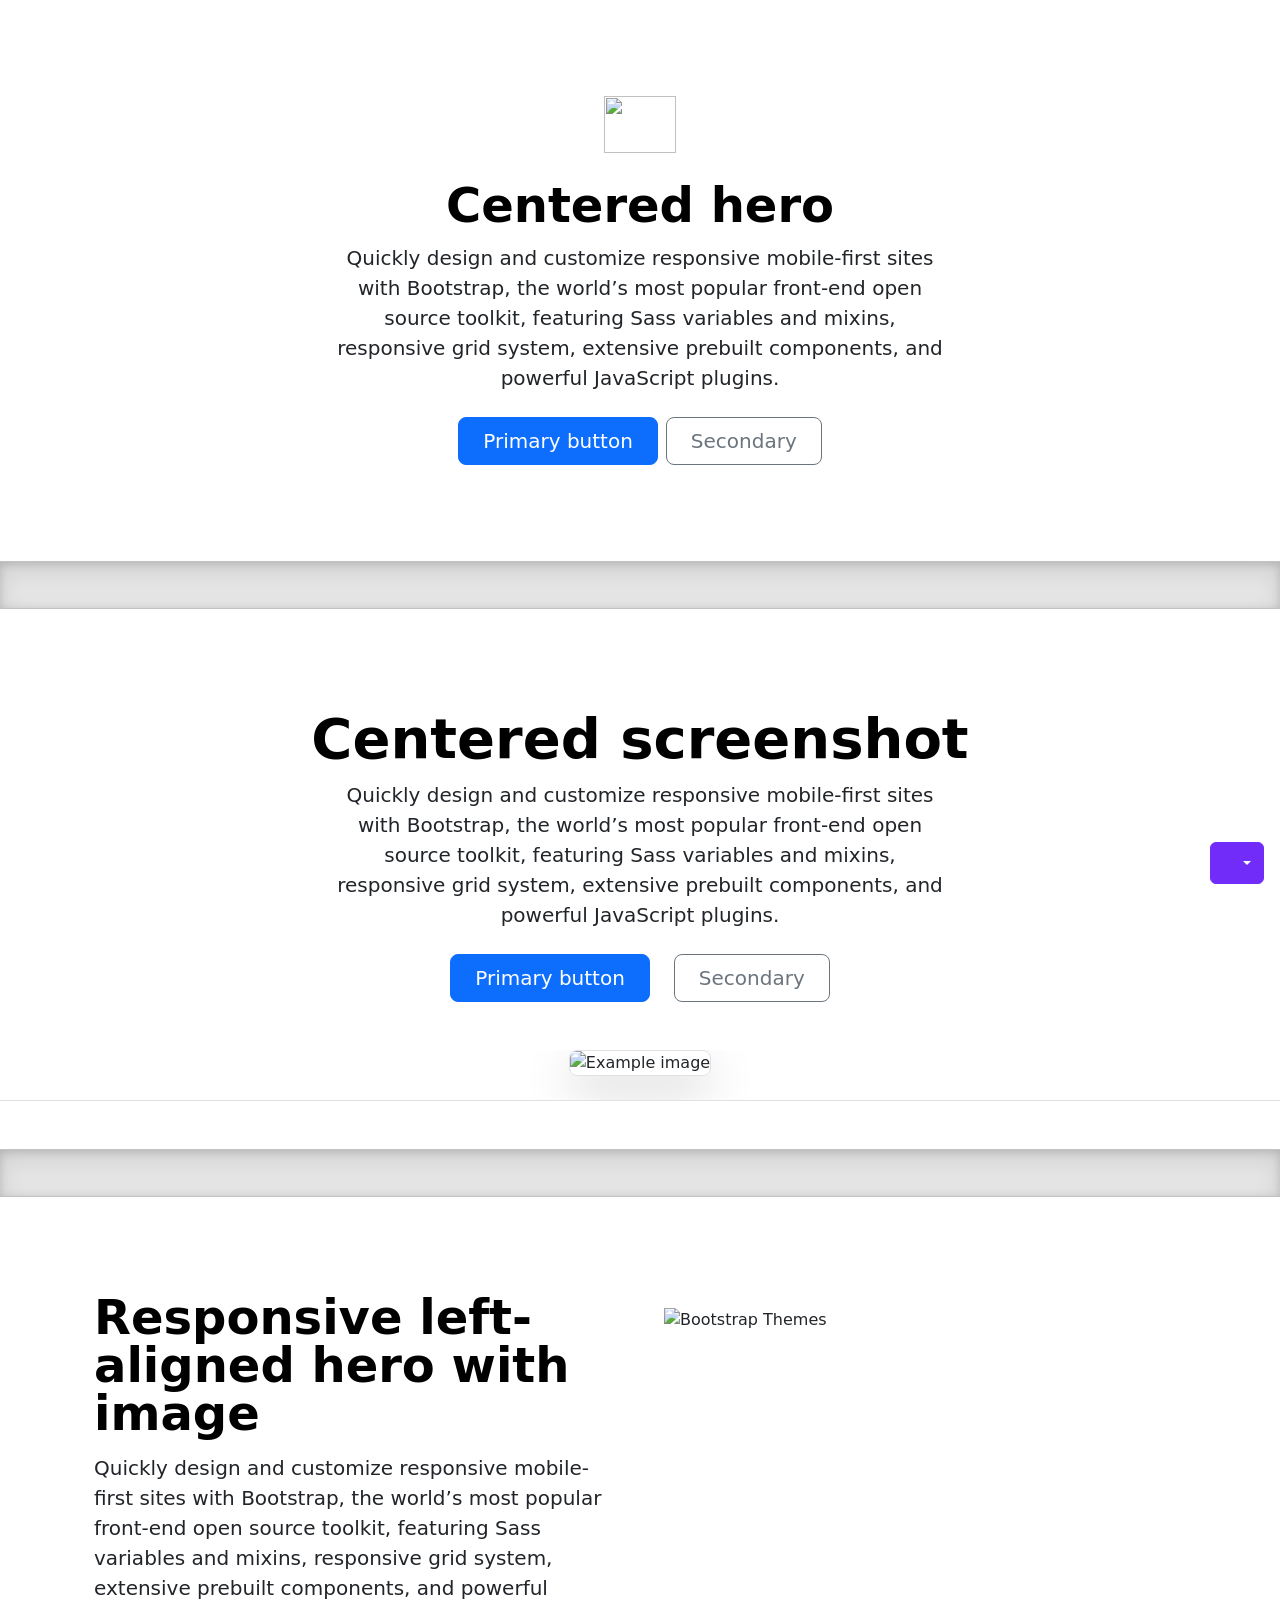
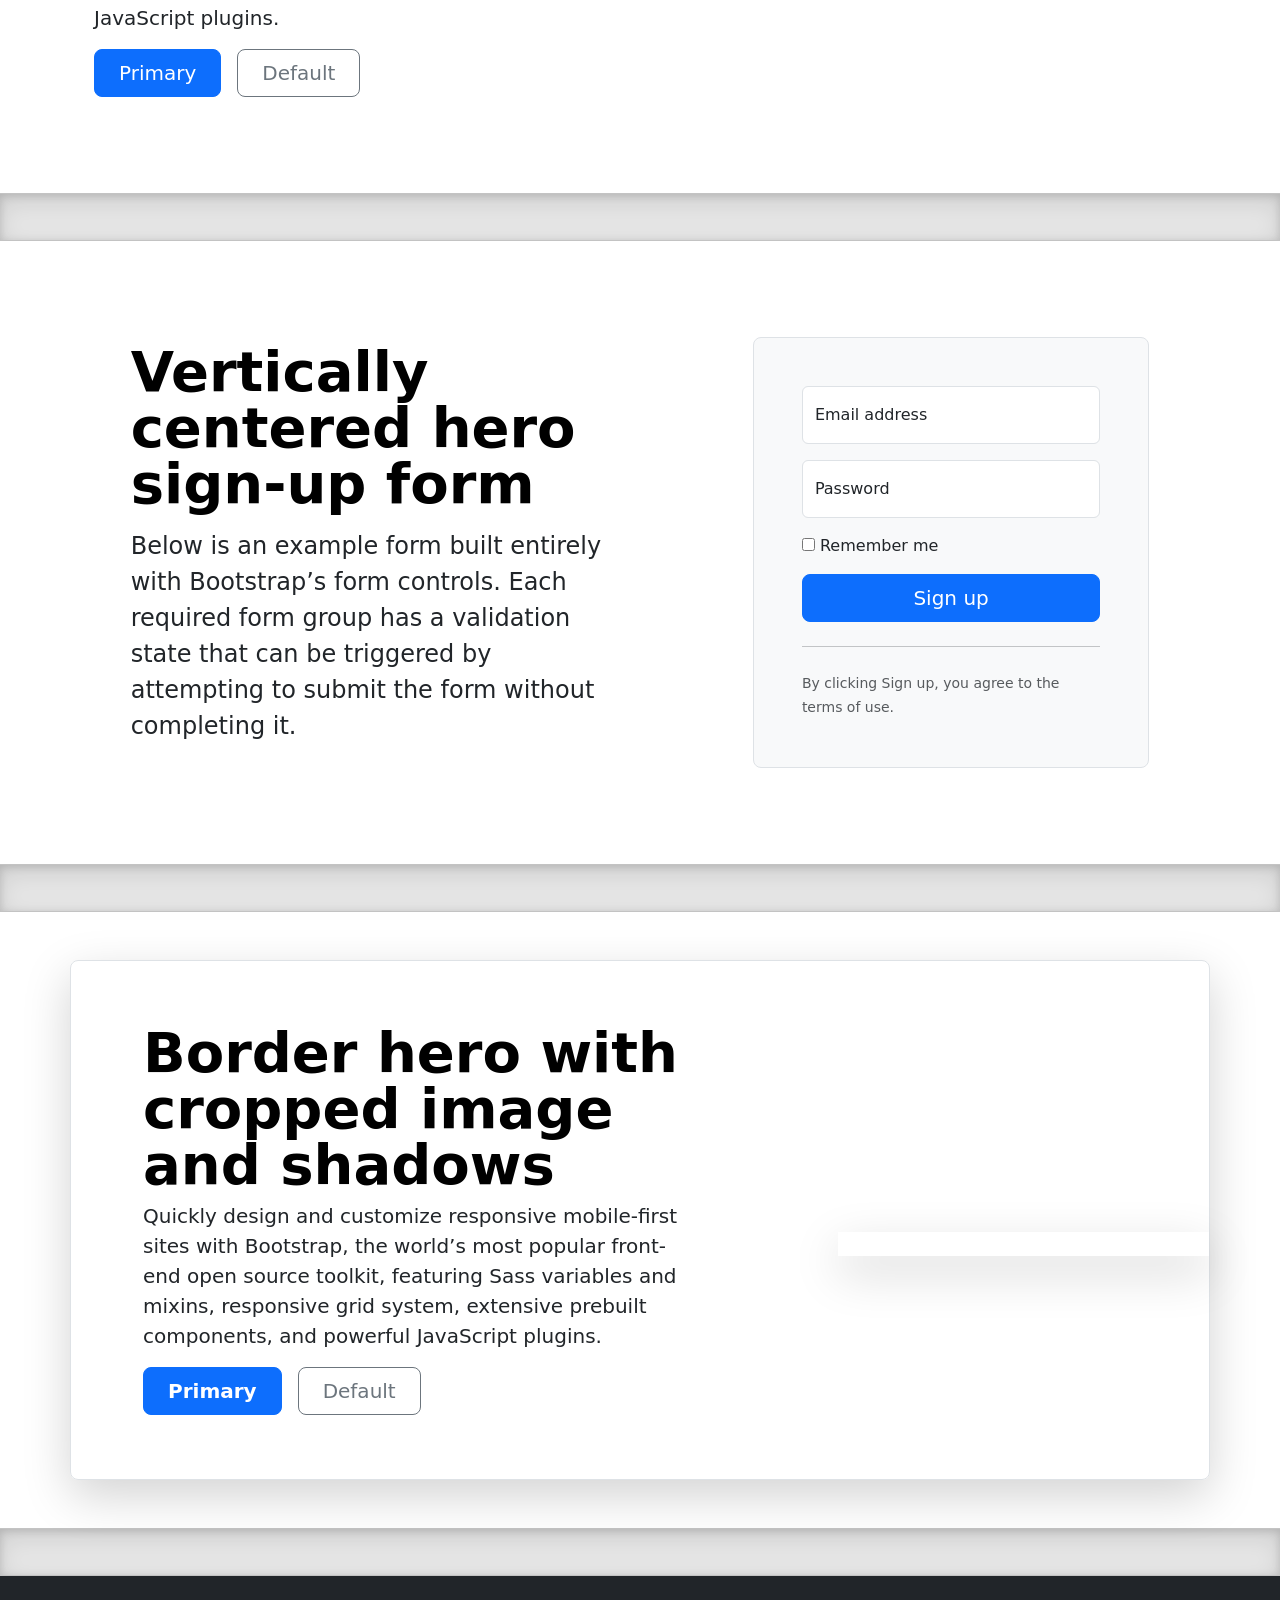
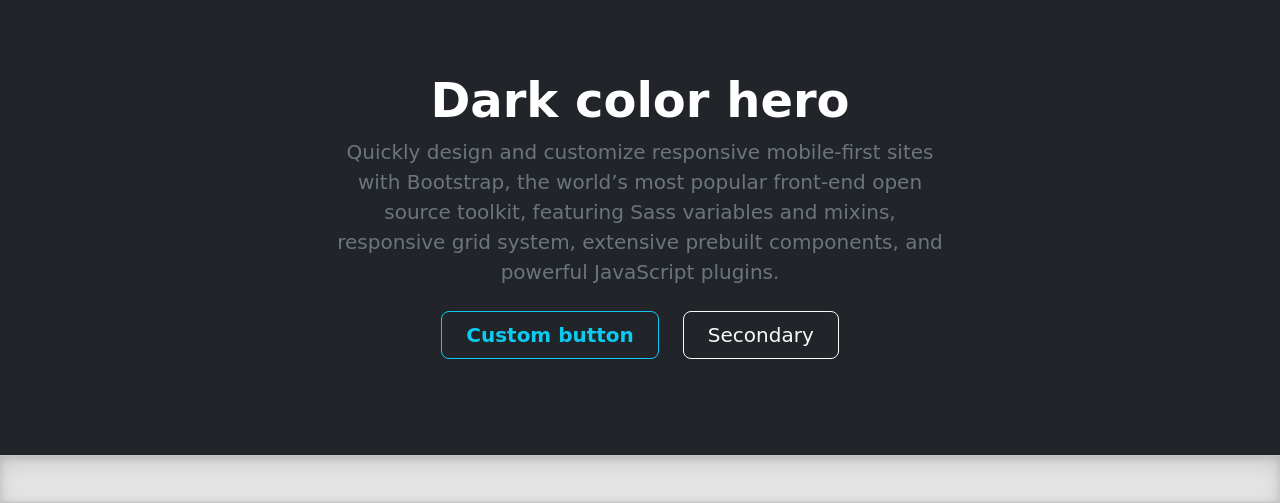
==== index.html @ cfdfeea6 "sitoweb" ====
<!doctype html>
<html lang="en" data-bs-theme="auto">
  <head><script src="../assets/js/color-modes.js"></script>

    <meta charset="utf-8">
    <meta name="viewport" content="width=device-width, initial-scale=1">
    <meta name="description" content="">
    <meta name="author" content="Mark Otto, Jacob Thornton, and Bootstrap contributors">
    <meta name="generator" content="Hugo 0.122.0">
    <title>Heroes · Bootstrap v5.3</title>

    <link rel="canonical" href="https://getbootstrap.com/docs/5.3/examples/heroes/">

    

    <link rel="stylesheet" href="https://cdn.jsdelivr.net/npm/@docsearch/css@3">

<link href="https://cdn.jsdelivr.net/npm/bootstrap@5.3.3/dist/css/bootstrap.min.css" rel="stylesheet" integrity="sha384-QWTKZyjpPEjISv5WaRU9OFeRpok6YctnYmDr5pNlyT2bRjXh0JMhjY6hW+ALEwIH" crossorigin="anonymous">


    <style>
      .bd-placeholder-img {
        font-size: 1.125rem;
        text-anchor: middle;
        -webkit-user-select: none;
        -moz-user-select: none;
        user-select: none;
      }

      @media (min-width: 768px) {
        .bd-placeholder-img-lg {
          font-size: 3.5rem;
        }
      }

      .b-example-divider {
        width: 100%;
        height: 3rem;
        background-color: rgba(0, 0, 0, .1);
        border: solid rgba(0, 0, 0, .15);
        border-width: 1px 0;
        box-shadow: inset 0 .5em 1.5em rgba(0, 0, 0, .1), inset 0 .125em .5em rgba(0, 0, 0, .15);
      }

      .b-example-vr {
        flex-shrink: 0;
        width: 1.5rem;
        height: 100vh;
      }

      .bi {
        vertical-align: -.125em;
        fill: currentColor;
      }

      .nav-scroller {
        position: relative;
        z-index: 2;
        height: 2.75rem;
        overflow-y: hidden;
      }

      .nav-scroller .nav {
        display: flex;
        flex-wrap: nowrap;
        padding-bottom: 1rem;
        margin-top: -1px;
        overflow-x: auto;
        text-align: center;
        white-space: nowrap;
        -webkit-overflow-scrolling: touch;
      }

      .btn-bd-primary {
        --bd-violet-bg: #712cf9;
        --bd-violet-rgb: 112.520718, 44.062154, 249.437846;

        --bs-btn-font-weight: 600;
        --bs-btn-color: var(--bs-white);
        --bs-btn-bg: var(--bd-violet-bg);
        --bs-btn-border-color: var(--bd-violet-bg);
        --bs-btn-hover-color: var(--bs-white);
        --bs-btn-hover-bg: #6528e0;
        --bs-btn-hover-border-color: #6528e0;
        --bs-btn-focus-shadow-rgb: var(--bd-violet-rgb);
        --bs-btn-active-color: var(--bs-btn-hover-color);
        --bs-btn-active-bg: #5a23c8;
        --bs-btn-active-border-color: #5a23c8;
      }

      .bd-mode-toggle {
        z-index: 1500;
      }

      .bd-mode-toggle .dropdown-menu .active .bi {
        display: block !important;
      }
    </style>

    
    <!-- Custom styles for this template -->
    <link href="heroes.css" rel="stylesheet">
  </head>
  <body>
  

    <div class="dropdown position-fixed bottom-0 end-0 mb-3 me-3 bd-mode-toggle">
      <button class="btn btn-bd-primary py-2 dropdown-toggle d-flex align-items-center"
              id="bd-theme"
              type="button"
              aria-expanded="false"
              data-bs-toggle="dropdown"
              aria-label="Toggle theme (auto)">
        <svg class="bi my-1 theme-icon-active" width="1em" height="1em"><use href="#circle-half"></use></svg>
        <span class="visually-hidden" id="bd-theme-text">Toggle theme</span>
      </button>
      <ul class="dropdown-menu dropdown-menu-end shadow" aria-labelledby="bd-theme-text">
        <li>
          <button type="button" class="dropdown-item d-flex align-items-center" data-bs-theme-value="light" aria-pressed="false">
            <svg class="bi me-2 opacity-50" width="1em" height="1em"><use href="#sun-fill"></use></svg>
            Light
            <svg class="bi ms-auto d-none" width="1em" height="1em"><use href="#check2"></use></svg>
          </button>
        </li>
        <li>
          <button type="button" class="dropdown-item d-flex align-items-center" data-bs-theme-value="dark" aria-pressed="false">
            <svg class="bi me-2 opacity-50" width="1em" height="1em"><use href="#moon-stars-fill"></use></svg>
            Dark
            <svg class="bi ms-auto d-none" width="1em" height="1em"><use href="#check2"></use></svg>
          </button>
        </li>
        <li>
          <button type="button" class="dropdown-item d-flex align-items-center active" data-bs-theme-value="auto" aria-pressed="true">
            <svg class="bi me-2 opacity-50" width="1em" height="1em"><use href="#circle-half"></use></svg>
            Auto
            <svg class="bi ms-auto d-none" width="1em" height="1em"><use href="#check2"></use></svg>
          </button>
        </li>
      </ul>
    </div>

    
<main>
  <h1 class="visually-hidden">Heroes examples</h1>

  <div class="px-4 py-5 my-5 text-center">
    <img class="d-block mx-auto mb-4" src="assets/brand/bootstrap-logo.svg" alt="" width="72" height="57">
    <h1 class="display-5 fw-bold text-body-emphasis">Centered hero</h1>
    <div class="col-lg-6 mx-auto">
      <p class="lead mb-4">Quickly design and customize responsive mobile-first sites with Bootstrap, the world’s most popular front-end open source toolkit, featuring Sass variables and mixins, responsive grid system, extensive prebuilt components, and powerful JavaScript plugins.</p>
      <div class="d-grid gap-2 d-sm-flex justify-content-sm-center">
        <button type="button" class="btn btn-primary btn-lg px-4 gap-3">Primary button</button>
        <button type="button" class="btn btn-outline-secondary btn-lg px-4">Secondary</button>
      </div>
    </div>
  </div>

  <div class="b-example-divider"></div>

  <div class="px-4 pt-5 my-5 text-center border-bottom">
    <h1 class="display-4 fw-bold text-body-emphasis">Centered screenshot</h1>
    <div class="col-lg-6 mx-auto">
      <p class="lead mb-4">Quickly design and customize responsive mobile-first sites with Bootstrap, the world’s most popular front-end open source toolkit, featuring Sass variables and mixins, responsive grid system, extensive prebuilt components, and powerful JavaScript plugins.</p>
      <div class="d-grid gap-2 d-sm-flex justify-content-sm-center mb-5">
        <button type="button" class="btn btn-primary btn-lg px-4 me-sm-3">Primary button</button>
        <button type="button" class="btn btn-outline-secondary btn-lg px-4">Secondary</button>
      </div>
    </div>
    <div class="overflow-hidden" style="max-height: 30vh;">
      <div class="container px-5">
        <img src="bootstrap-docs.png" class="img-fluid border rounded-3 shadow-lg mb-4" alt="Example image" width="700" height="500" loading="lazy">
      </div>
    </div>
  </div>

  <div class="b-example-divider"></div>

  <div class="container col-xxl-8 px-4 py-5">
    <div class="row flex-lg-row-reverse align-items-center g-5 py-5">
      <div class="col-10 col-sm-8 col-lg-6">
        <img src="bootstrap-themes.png" class="d-block mx-lg-auto img-fluid" alt="Bootstrap Themes" width="700" height="500" loading="lazy">
      </div>
      <div class="col-lg-6">
        <h1 class="display-5 fw-bold text-body-emphasis lh-1 mb-3">Responsive left-aligned hero with image</h1>
        <p class="lead">Quickly design and customize responsive mobile-first sites with Bootstrap, the world’s most popular front-end open source toolkit, featuring Sass variables and mixins, responsive grid system, extensive prebuilt components, and powerful JavaScript plugins.</p>
        <div class="d-grid gap-2 d-md-flex justify-content-md-start">
          <button type="button" class="btn btn-primary btn-lg px-4 me-md-2">Primary</button>
          <button type="button" class="btn btn-outline-secondary btn-lg px-4">Default</button>
        </div>
      </div>
    </div>
  </div>

  <div class="b-example-divider"></div>

  <div class="container col-xl-10 col-xxl-8 px-4 py-5">
    <div class="row align-items-center g-lg-5 py-5">
      <div class="col-lg-7 text-center text-lg-start">
        <h1 class="display-4 fw-bold lh-1 text-body-emphasis mb-3">Vertically centered hero sign-up form</h1>
        <p class="col-lg-10 fs-4">Below is an example form built entirely with Bootstrap’s form controls. Each required form group has a validation state that can be triggered by attempting to submit the form without completing it.</p>
      </div>
      <div class="col-md-10 mx-auto col-lg-5">
        <form class="p-4 p-md-5 border rounded-3 bg-body-tertiary">
          <div class="form-floating mb-3">
            <input type="email" class="form-control" id="floatingInput" placeholder="name@example.com">
            <label for="floatingInput">Email address</label>
          </div>
          <div class="form-floating mb-3">
            <input type="password" class="form-control" id="floatingPassword" placeholder="Password">
            <label for="floatingPassword">Password</label>
          </div>
          <div class="checkbox mb-3">
            <label>
              <input type="checkbox" value="remember-me"> Remember me
            </label>
          </div>
          <button class="w-100 btn btn-lg btn-primary" type="submit">Sign up</button>
          <hr class="my-4">
          <small class="text-body-secondary">By clicking Sign up, you agree to the terms of use.</small>
        </form>
      </div>
    </div>
  </div>

  <div class="b-example-divider"></div>

  <div class="container my-5">
    <div class="row p-4 pb-0 pe-lg-0 pt-lg-5 align-items-center rounded-3 border shadow-lg">
      <div class="col-lg-7 p-3 p-lg-5 pt-lg-3">
        <h1 class="display-4 fw-bold lh-1 text-body-emphasis">Border hero with cropped image and shadows</h1>
        <p class="lead">Quickly design and customize responsive mobile-first sites with Bootstrap, the world’s most popular front-end open source toolkit, featuring Sass variables and mixins, responsive grid system, extensive prebuilt components, and powerful JavaScript plugins.</p>
        <div class="d-grid gap-2 d-md-flex justify-content-md-start mb-4 mb-lg-3">
          <button type="button" class="btn btn-primary btn-lg px-4 me-md-2 fw-bold">Primary</button>
          <button type="button" class="btn btn-outline-secondary btn-lg px-4">Default</button>
        </div>
      </div>
      <div class="col-lg-4 offset-lg-1 p-0 overflow-hidden shadow-lg">
          <img class="rounded-lg-3" src="bootstrap-docs.png" alt="" width="720">
      </div>
    </div>
  </div>

  <div class="b-example-divider"></div>

  <div class="bg-dark text-secondary px-4 py-5 text-center">
    <div class="py-5">
      <h1 class="display-5 fw-bold text-white">Dark color hero</h1>
      <div class="col-lg-6 mx-auto">
        <p class="fs-5 mb-4">Quickly design and customize responsive mobile-first sites with Bootstrap, the world’s most popular front-end open source toolkit, featuring Sass variables and mixins, responsive grid system, extensive prebuilt components, and powerful JavaScript plugins.</p>
        <div class="d-grid gap-2 d-sm-flex justify-content-sm-center">
          <button type="button" class="btn btn-outline-info btn-lg px-4 me-sm-3 fw-bold">Custom button</button>
          <button type="button" class="btn btn-outline-light btn-lg px-4">Secondary</button>
        </div>
      </div>
    </div>
  </div>

  <div class="b-example-divider mb-0"></div>
</main>
<script src="https://cdn.jsdelivr.net/npm/bootstrap@5.3.3/dist/js/bootstrap.bundle.min.js" integrity="sha384-YvpcrYf0tY3lHB60NNkmXc5s9fDVZLESaAA55NDzOxhy9GkcIdslK1eN7N6jIeHz" crossorigin="anonymous"></script>

    </body>
</html>
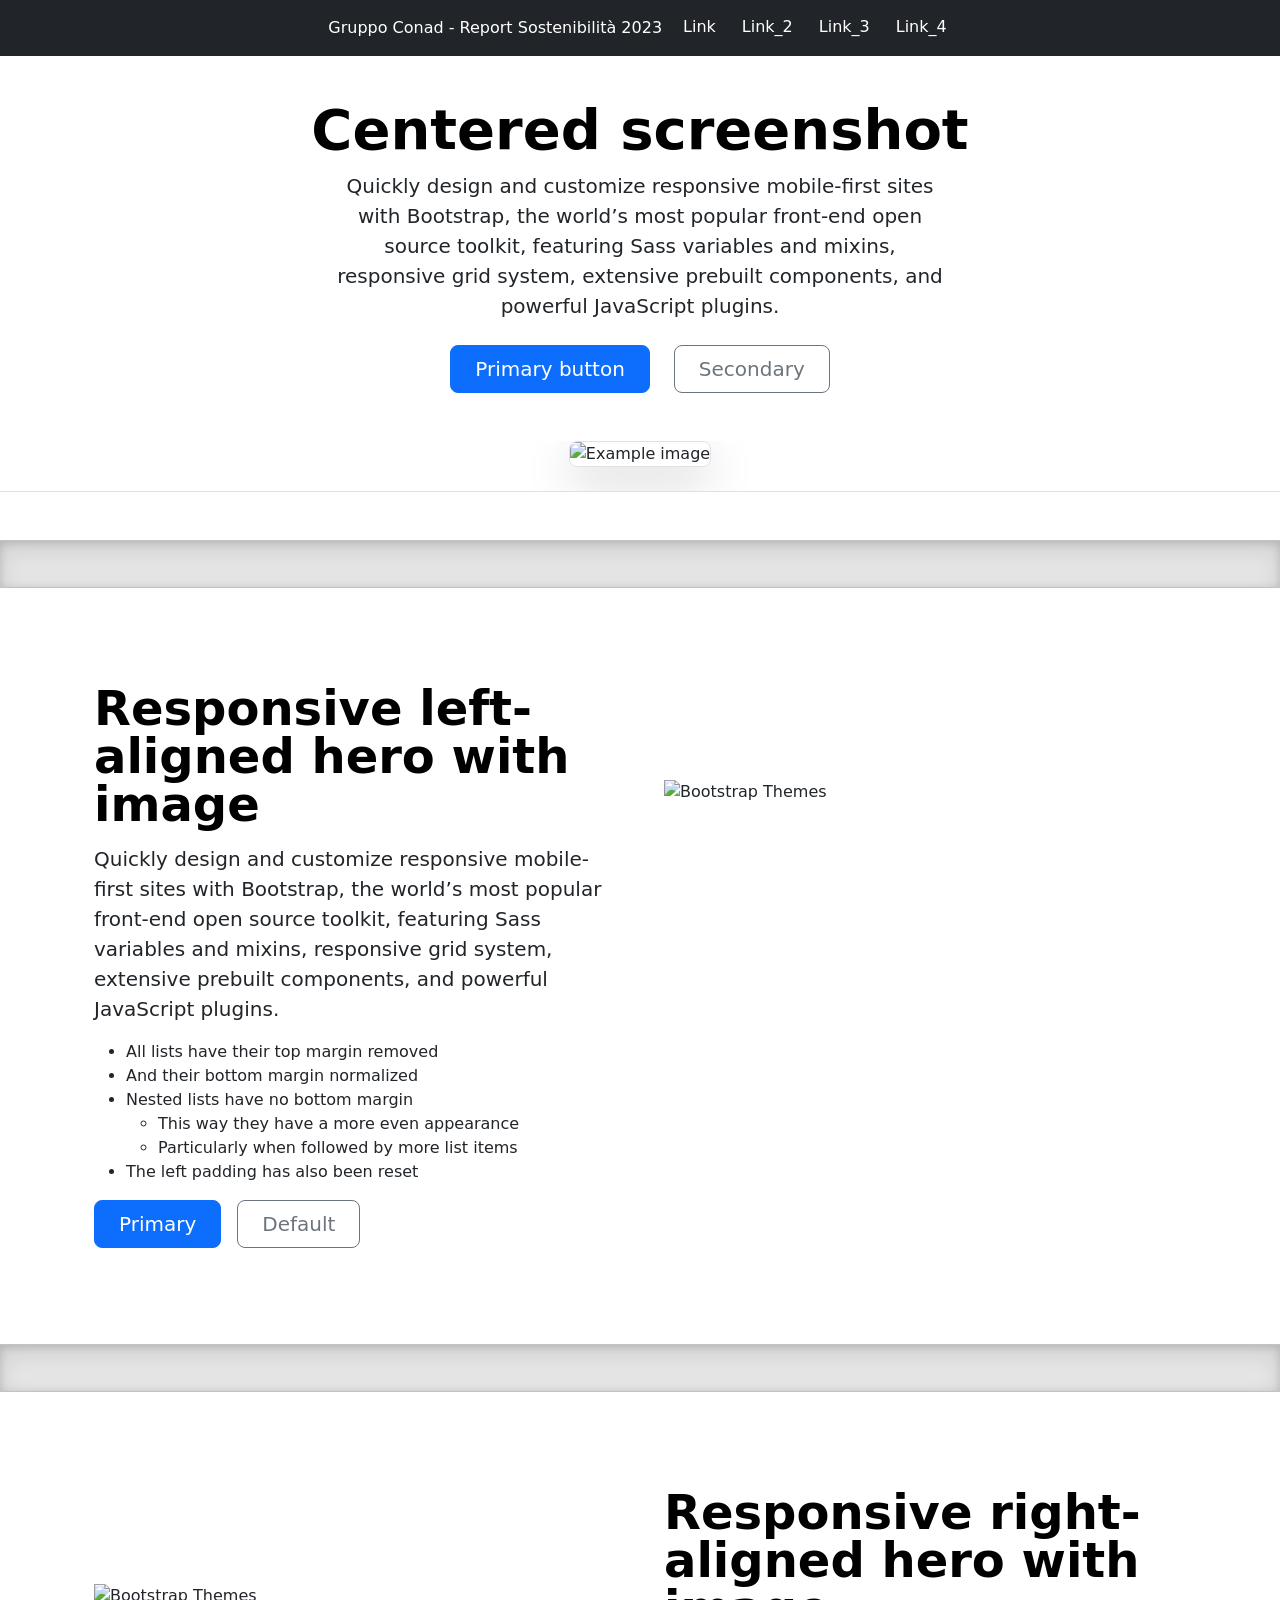
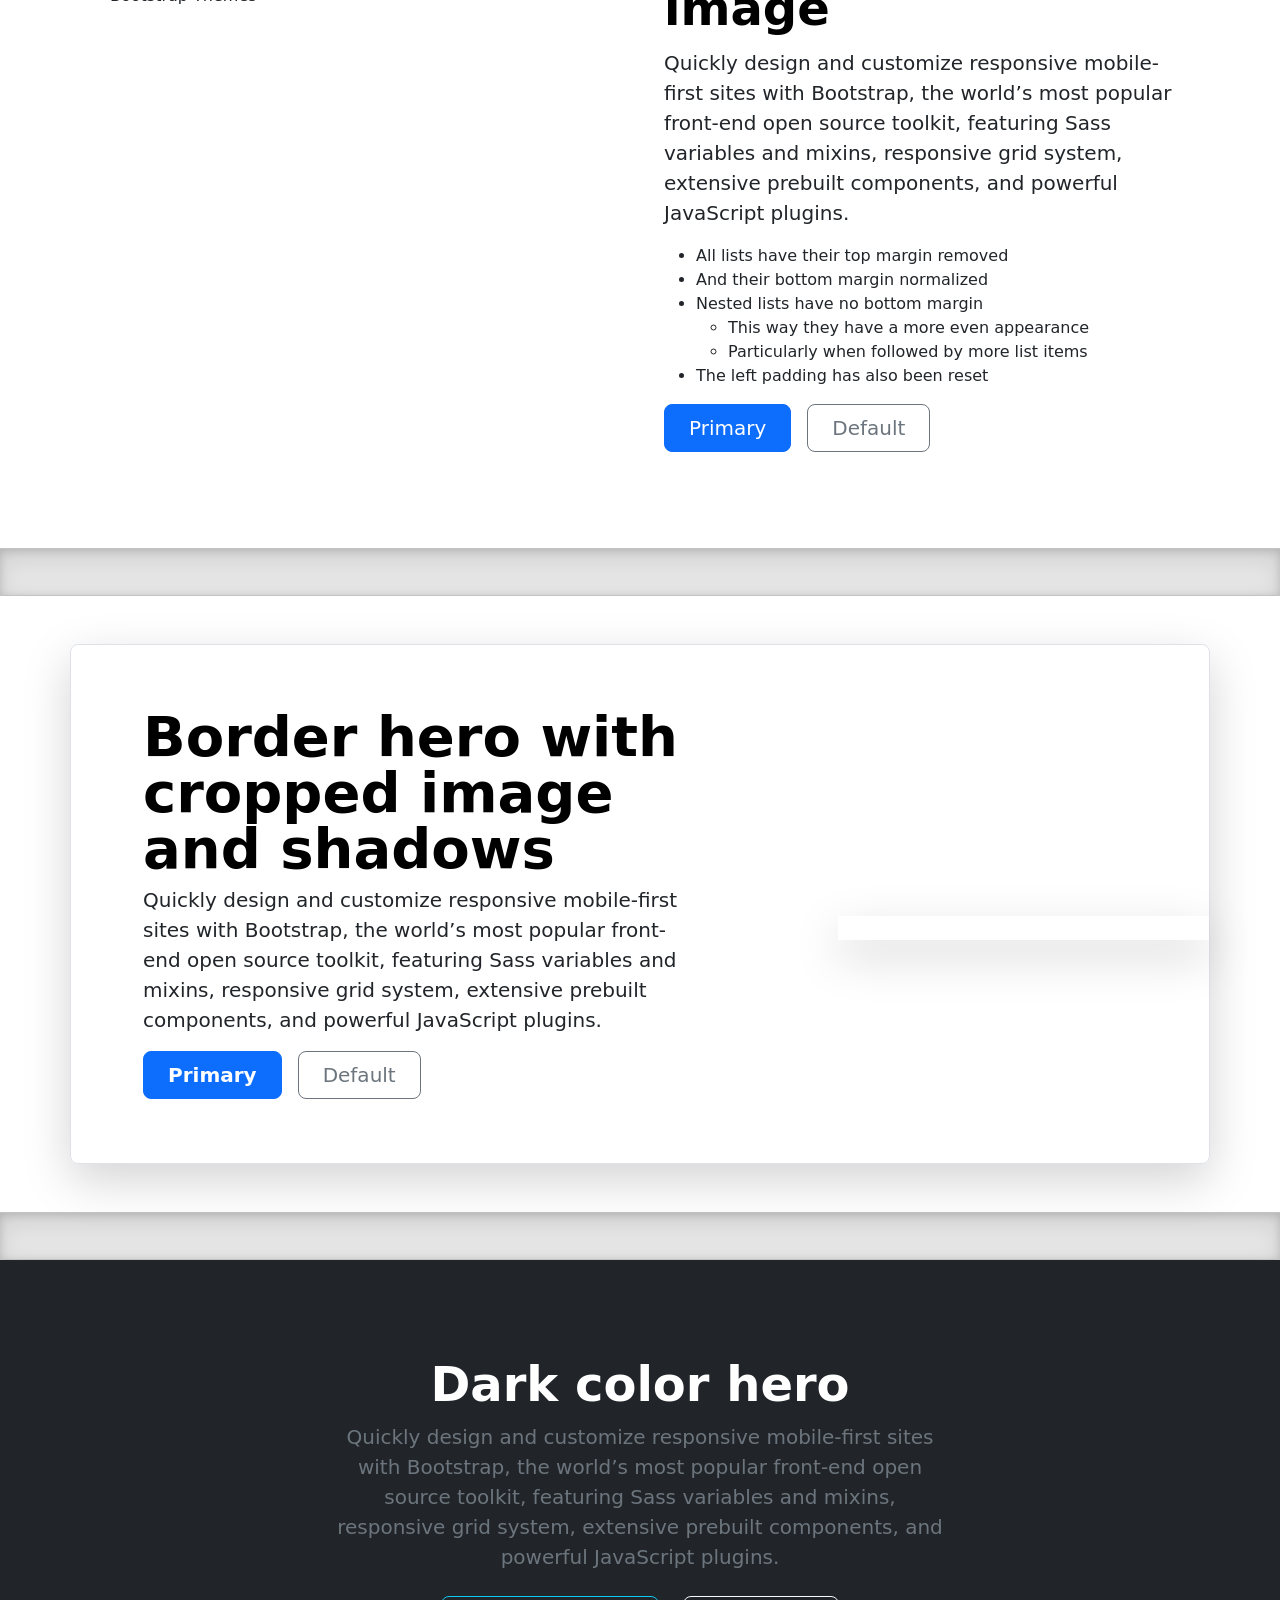
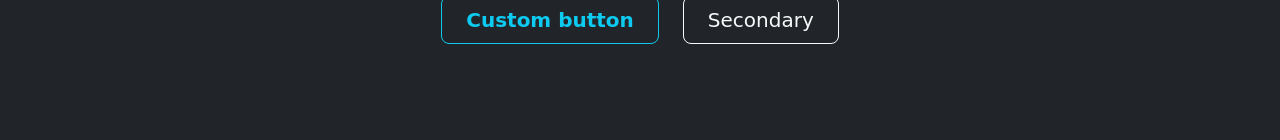
==== commit 08d8a368: "Add files via upload" ====
--- a/index.html
+++ b/index.html
@@ -1,6 +1,6 @@
 <!doctype html>
-<html lang="en" data-bs-theme="auto">
-  <head><script src="../assets/js/color-modes.js"></script>
+<html lang="it" data-bs-theme="auto">
+  <head><script src="assets/js/color-modes.js"></script>
 
     <meta charset="utf-8">
     <meta name="viewport" content="width=device-width, initial-scale=1">
@@ -10,152 +10,51 @@
     <title>Heroes · Bootstrap v5.3</title>
 
     <link rel="canonical" href="https://getbootstrap.com/docs/5.3/examples/heroes/">
-
-    
-
     <link rel="stylesheet" href="https://cdn.jsdelivr.net/npm/@docsearch/css@3">
 
 <link href="https://cdn.jsdelivr.net/npm/bootstrap@5.3.3/dist/css/bootstrap.min.css" rel="stylesheet" integrity="sha384-QWTKZyjpPEjISv5WaRU9OFeRpok6YctnYmDr5pNlyT2bRjXh0JMhjY6hW+ALEwIH" crossorigin="anonymous">
-
-
-    <style>
-      .bd-placeholder-img {
-        font-size: 1.125rem;
-        text-anchor: middle;
-        -webkit-user-select: none;
-        -moz-user-select: none;
-        user-select: none;
-      }
-
-      @media (min-width: 768px) {
-        .bd-placeholder-img-lg {
-          font-size: 3.5rem;
-        }
-      }
-
-      .b-example-divider {
-        width: 100%;
-        height: 3rem;
-        background-color: rgba(0, 0, 0, .1);
-        border: solid rgba(0, 0, 0, .15);
-        border-width: 1px 0;
-        box-shadow: inset 0 .5em 1.5em rgba(0, 0, 0, .1), inset 0 .125em .5em rgba(0, 0, 0, .15);
-      }
-
-      .b-example-vr {
-        flex-shrink: 0;
-        width: 1.5rem;
-        height: 100vh;
-      }
-
-      .bi {
-        vertical-align: -.125em;
-        fill: currentColor;
-      }
-
-      .nav-scroller {
-        position: relative;
-        z-index: 2;
-        height: 2.75rem;
-        overflow-y: hidden;
-      }
-
-      .nav-scroller .nav {
-        display: flex;
-        flex-wrap: nowrap;
-        padding-bottom: 1rem;
-        margin-top: -1px;
-        overflow-x: auto;
-        text-align: center;
-        white-space: nowrap;
-        -webkit-overflow-scrolling: touch;
-      }
-
-      .btn-bd-primary {
-        --bd-violet-bg: #712cf9;
-        --bd-violet-rgb: 112.520718, 44.062154, 249.437846;
-
-        --bs-btn-font-weight: 600;
-        --bs-btn-color: var(--bs-white);
-        --bs-btn-bg: var(--bd-violet-bg);
-        --bs-btn-border-color: var(--bd-violet-bg);
-        --bs-btn-hover-color: var(--bs-white);
-        --bs-btn-hover-bg: #6528e0;
-        --bs-btn-hover-border-color: #6528e0;
-        --bs-btn-focus-shadow-rgb: var(--bd-violet-rgb);
-        --bs-btn-active-color: var(--bs-btn-hover-color);
-        --bs-btn-active-bg: #5a23c8;
-        --bs-btn-active-border-color: #5a23c8;
-      }
-
-      .bd-mode-toggle {
-        z-index: 1500;
-      }
-
-      .bd-mode-toggle .dropdown-menu .active .bi {
-        display: block !important;
-      }
-    </style>
 
     
     <!-- Custom styles for this template -->
     <link href="heroes.css" rel="stylesheet">
   </head>
   <body>
-  
+  <button onclick="topFunction()" type="button" class="btn btn-secondary" id="myBtn" title="Go to top">Top</button>
+   <nav class="navbar navbar-expand-lg fixed-top navbar-dark bg-dark" aria-label="Tenth navbar example">
+    <div class="container-fluid">
+      <button class="navbar-toggler" type="button" data-bs-toggle="collapse" data-bs-target="#navbarsExample08" aria-controls="navbarsExample08" aria-expanded="false" aria-label="Toggle navigation">
+        <span class="navbar-toggler-icon"></span>
+      </button>
 
-    <div class="dropdown position-fixed bottom-0 end-0 mb-3 me-3 bd-mode-toggle">
-      <button class="btn btn-bd-primary py-2 dropdown-toggle d-flex align-items-center"
-              id="bd-theme"
-              type="button"
-              aria-expanded="false"
-              data-bs-toggle="dropdown"
-              aria-label="Toggle theme (auto)">
-        <svg class="bi my-1 theme-icon-active" width="1em" height="1em"><use href="#circle-half"></use></svg>
-        <span class="visually-hidden" id="bd-theme-text">Toggle theme</span>
-      </button>
-      <ul class="dropdown-menu dropdown-menu-end shadow" aria-labelledby="bd-theme-text">
-        <li>
-          <button type="button" class="dropdown-item d-flex align-items-center" data-bs-theme-value="light" aria-pressed="false">
-            <svg class="bi me-2 opacity-50" width="1em" height="1em"><use href="#sun-fill"></use></svg>
-            Light
-            <svg class="bi ms-auto d-none" width="1em" height="1em"><use href="#check2"></use></svg>
-          </button>
-        </li>
-        <li>
-          <button type="button" class="dropdown-item d-flex align-items-center" data-bs-theme-value="dark" aria-pressed="false">
-            <svg class="bi me-2 opacity-50" width="1em" height="1em"><use href="#moon-stars-fill"></use></svg>
-            Dark
-            <svg class="bi ms-auto d-none" width="1em" height="1em"><use href="#check2"></use></svg>
-          </button>
-        </li>
-        <li>
-          <button type="button" class="dropdown-item d-flex align-items-center active" data-bs-theme-value="auto" aria-pressed="true">
-            <svg class="bi me-2 opacity-50" width="1em" height="1em"><use href="#circle-half"></use></svg>
-            Auto
-            <svg class="bi ms-auto d-none" width="1em" height="1em"><use href="#check2"></use></svg>
-          </button>
-        </li>
-      </ul>
+      <div class="collapse navbar-collapse justify-content-md-center" id="navbarsExample08">
+        <ul class="nav navbar-nav">
+         <li class="nav-item">
+              <a class="nav-link active" aria-current="page" href="#">Gruppo Conad - Report Sostenibilità 2023</a>
+            </li>
+          <li class="nav-item">
+            <a class="btn btn-dark" href="#">Link</a>
+          </li>
+         <li class="nav-item">
+            <a class="btn btn-dark" href="#scrollspyHeading2">Link_2</a>
+          </li>
+		  <li class="nav-item">
+            <a class="btn btn-dark" href="#scrollspyHeading3">Link_3</a>
+          </li>
+		   <li class="nav-item">
+            <a class="btn btn-dark" href="#scrollspyHeading4">Link_4</a>
+          </li>
+          
+        </ul>
+      </div>
     </div>
+  </nav>
 
+   
     
 <main>
   <h1 class="visually-hidden">Heroes examples</h1>
 
-  <div class="px-4 py-5 my-5 text-center">
-    <img class="d-block mx-auto mb-4" src="assets/brand/bootstrap-logo.svg" alt="" width="72" height="57">
-    <h1 class="display-5 fw-bold text-body-emphasis">Centered hero</h1>
-    <div class="col-lg-6 mx-auto">
-      <p class="lead mb-4">Quickly design and customize responsive mobile-first sites with Bootstrap, the world’s most popular front-end open source toolkit, featuring Sass variables and mixins, responsive grid system, extensive prebuilt components, and powerful JavaScript plugins.</p>
-      <div class="d-grid gap-2 d-sm-flex justify-content-sm-center">
-        <button type="button" class="btn btn-primary btn-lg px-4 gap-3">Primary button</button>
-        <button type="button" class="btn btn-outline-secondary btn-lg px-4">Secondary</button>
-      </div>
-    </div>
-  </div>
 
-  <div class="b-example-divider"></div>
 
   <div class="px-4 pt-5 my-5 text-center border-bottom">
     <h1 class="display-4 fw-bold text-body-emphasis">Centered screenshot</h1>
@@ -168,22 +67,33 @@
     </div>
     <div class="overflow-hidden" style="max-height: 30vh;">
       <div class="container px-5">
-        <img src="bootstrap-docs.png" class="img-fluid border rounded-3 shadow-lg mb-4" alt="Example image" width="700" height="500" loading="lazy">
+        <img src="img/bootstrap-docs.png" class="img-fluid border rounded-3 shadow-lg mb-4" alt="Example image" width="700" height="500" loading="lazy">
       </div>
     </div>
   </div>
 
   <div class="b-example-divider"></div>
 
-  <div class="container col-xxl-8 px-4 py-5">
+  <div class="container col-xxl-8 px-4 py-5" id="scrollspyHeading2">
     <div class="row flex-lg-row-reverse align-items-center g-5 py-5">
       <div class="col-10 col-sm-8 col-lg-6">
-        <img src="bootstrap-themes.png" class="d-block mx-lg-auto img-fluid" alt="Bootstrap Themes" width="700" height="500" loading="lazy">
+        <img src="img/bootstrap-themes.png" class="d-block mx-lg-auto img-fluid" alt="Bootstrap Themes" width="700" height="500" loading="lazy">
       </div>
       <div class="col-lg-6">
         <h1 class="display-5 fw-bold text-body-emphasis lh-1 mb-3">Responsive left-aligned hero with image</h1>
         <p class="lead">Quickly design and customize responsive mobile-first sites with Bootstrap, the world’s most popular front-end open source toolkit, featuring Sass variables and mixins, responsive grid system, extensive prebuilt components, and powerful JavaScript plugins.</p>
-        <div class="d-grid gap-2 d-md-flex justify-content-md-start">
+        <ul>
+<li>All lists have their top margin removed</li>
+<li>And their bottom margin normalized</li>
+<li>Nested lists have no bottom margin
+<ul>
+<li>This way they have a more even appearance</li>
+<li>Particularly when followed by more list items</li>
+</ul>
+</li>
+<li>The left padding has also been reset</li>
+</ul>
+		<div class="d-grid gap-2 d-md-flex justify-content-md-start">
           <button type="button" class="btn btn-primary btn-lg px-4 me-md-2">Primary</button>
           <button type="button" class="btn btn-outline-secondary btn-lg px-4">Default</button>
         </div>
@@ -191,40 +101,43 @@
     </div>
   </div>
 
-  <div class="b-example-divider"></div>
+<div class="b-example-divider"></div>
 
-  <div class="container col-xl-10 col-xxl-8 px-4 py-5">
-    <div class="row align-items-center g-lg-5 py-5">
-      <div class="col-lg-7 text-center text-lg-start">
-        <h1 class="display-4 fw-bold lh-1 text-body-emphasis mb-3">Vertically centered hero sign-up form</h1>
-        <p class="col-lg-10 fs-4">Below is an example form built entirely with Bootstrap’s form controls. Each required form group has a validation state that can be triggered by attempting to submit the form without completing it.</p>
+  <div class="container col-xxl-8 px-4 py-5" id="scrollspyHeading3">
+    <div class="row flex-lg-row-reverse align-items-center g-5 py-5">
+      
+      <div class="col-lg-6">
+        <h1 class="display-5 fw-bold text-body-emphasis lh-1 mb-3">Responsive right-aligned hero with image</h1>
+        <p class="lead">Quickly design and customize responsive mobile-first sites with Bootstrap, the world’s most popular front-end open source toolkit, featuring Sass variables and mixins, responsive grid system, extensive prebuilt components, and powerful JavaScript plugins.</p>
+        <ul>
+<li>All lists have their top margin removed</li>
+<li>And their bottom margin normalized</li>
+<li>Nested lists have no bottom margin
+<ul>
+<li>This way they have a more even appearance</li>
+<li>Particularly when followed by more list items</li>
+</ul>
+</li>
+<li>The left padding has also been reset</li>
+</ul>
+		<div class="d-grid gap-2 d-md-flex justify-content-md-start">
+          <button type="button" class="btn btn-primary btn-lg px-4 me-md-2">Primary</button>
+          <button type="button" class="btn btn-outline-secondary btn-lg px-4">Default</button>
+        </div>
       </div>
-      <div class="col-md-10 mx-auto col-lg-5">
-        <form class="p-4 p-md-5 border rounded-3 bg-body-tertiary">
-          <div class="form-floating mb-3">
-            <input type="email" class="form-control" id="floatingInput" placeholder="name@example.com">
-            <label for="floatingInput">Email address</label>
-          </div>
-          <div class="form-floating mb-3">
-            <input type="password" class="form-control" id="floatingPassword" placeholder="Password">
-            <label for="floatingPassword">Password</label>
-          </div>
-          <div class="checkbox mb-3">
-            <label>
-              <input type="checkbox" value="remember-me"> Remember me
-            </label>
-          </div>
-          <button class="w-100 btn btn-lg btn-primary" type="submit">Sign up</button>
-          <hr class="my-4">
-          <small class="text-body-secondary">By clicking Sign up, you agree to the terms of use.</small>
-        </form>
+	  <div class="col-10 col-sm-8 col-lg-6">
+        <img src="img/bootstrap-themes.png" class="d-block mx-lg-auto img-fluid" alt="Bootstrap Themes" width="700" height="500" loading="lazy">
       </div>
     </div>
   </div>
 
+
+
+
   <div class="b-example-divider"></div>
 
-  <div class="container my-5">
+
+  <div class="container my-5" id="scrollspyHeading4">
     <div class="row p-4 pb-0 pe-lg-0 pt-lg-5 align-items-center rounded-3 border shadow-lg">
       <div class="col-lg-7 p-3 p-lg-5 pt-lg-3">
         <h1 class="display-4 fw-bold lh-1 text-body-emphasis">Border hero with cropped image and shadows</h1>
@@ -235,7 +148,7 @@
         </div>
       </div>
       <div class="col-lg-4 offset-lg-1 p-0 overflow-hidden shadow-lg">
-          <img class="rounded-lg-3" src="bootstrap-docs.png" alt="" width="720">
+          <img class="rounded-lg-3" src="img/bootstrap-docs.png" alt="" width="720">
       </div>
     </div>
   </div>
@@ -255,9 +168,29 @@
     </div>
   </div>
 
-  <div class="b-example-divider mb-0"></div>
+
 </main>
 <script src="https://cdn.jsdelivr.net/npm/bootstrap@5.3.3/dist/js/bootstrap.bundle.min.js" integrity="sha384-YvpcrYf0tY3lHB60NNkmXc5s9fDVZLESaAA55NDzOxhy9GkcIdslK1eN7N6jIeHz" crossorigin="anonymous"></script>
+<script>
+// Get the button
+let mybutton = document.getElementById("myBtn");
 
+// When the user scrolls down 20px from the top of the document, show the button
+window.onscroll = function() {scrollFunction()};
+
+function scrollFunction() {
+  if (document.body.scrollTop > 650 || document.documentElement.scrollTop > 650) {
+    mybutton.style.display = "block";
+  } else {
+    mybutton.style.display = "none";
+  }
+}
+
+// When the user clicks on the button, scroll to the top of the document
+function topFunction() {
+  document.body.scrollTop = 0;
+  document.documentElement.scrollTop = 0;
+}
+</script>
     </body>
 </html>
--- a/heroes.css
+++ b/heroes.css
@@ -0,0 +1,92 @@
+@media (min-width: 992px) {
+  .rounded-lg-3 { border-radius: .3rem; }
+}
+
+.bd-placeholder-img {
+        font-size: 1.125rem;
+        text-anchor: middle;
+        -webkit-user-select: none;
+        -moz-user-select: none;
+        user-select: none;
+      }
+
+      @media (min-width: 768px) {
+        .bd-placeholder-img-lg {
+          font-size: 3.5rem;
+        }
+      }
+
+      .b-example-divider {
+        width: 100%;
+        height: 3rem;
+        background-color: rgba(0, 0, 0, .1);
+        border: solid rgba(0, 0, 0, .15);
+        border-width: 1px 0;
+        box-shadow: inset 0 .5em 1.5em rgba(0, 0, 0, .1), inset 0 .125em .5em rgba(0, 0, 0, .15);
+      }
+
+      .b-example-vr {
+        flex-shrink: 0;
+        width: 1.5rem;
+        height: 100vh;
+      }
+
+      .bi {
+        vertical-align: -.125em;
+        fill: currentColor;
+      }
+
+      .nav-scroller {
+        position: relative;
+        z-index: 2;
+        height: 2.75rem;
+        overflow-y: hidden;
+      }
+
+      .nav-scroller .nav {
+        display: flex;
+        flex-wrap: nowrap;
+        padding-bottom: 1rem;
+        margin-top: -1px;
+        overflow-x: auto;
+        text-align: center;
+        white-space: nowrap;
+        -webkit-overflow-scrolling: touch;
+      }
+
+      .btn-bd-primary {
+        --bd-violet-bg: #712cf9;
+        --bd-violet-rgb: 112.520718, 44.062154, 249.437846;
+
+        --bs-btn-font-weight: 600;
+        --bs-btn-color: var(--bs-white);
+        --bs-btn-bg: var(--bd-violet-bg);
+        --bs-btn-border-color: var(--bd-violet-bg);
+        --bs-btn-hover-color: var(--bs-white);
+        --bs-btn-hover-bg: #6528e0;
+        --bs-btn-hover-border-color: #6528e0;
+        --bs-btn-focus-shadow-rgb: var(--bd-violet-rgb);
+        --bs-btn-active-color: var(--bs-btn-hover-color);
+        --bs-btn-active-bg: #5a23c8;
+        --bs-btn-active-border-color: #5a23c8;
+      }
+
+      .bd-mode-toggle {
+        z-index: 1500;
+      }
+
+      .bd-mode-toggle .dropdown-menu .active .bi {
+        display: block !important;
+      }
+	  
+	  #myBtn {
+  display: none;
+  position: fixed;
+  bottom: 20px;
+  right: 30px;
+  z-index: 99;
+}
+
+#myBtn:hover {
+  background-color: #555;
+}
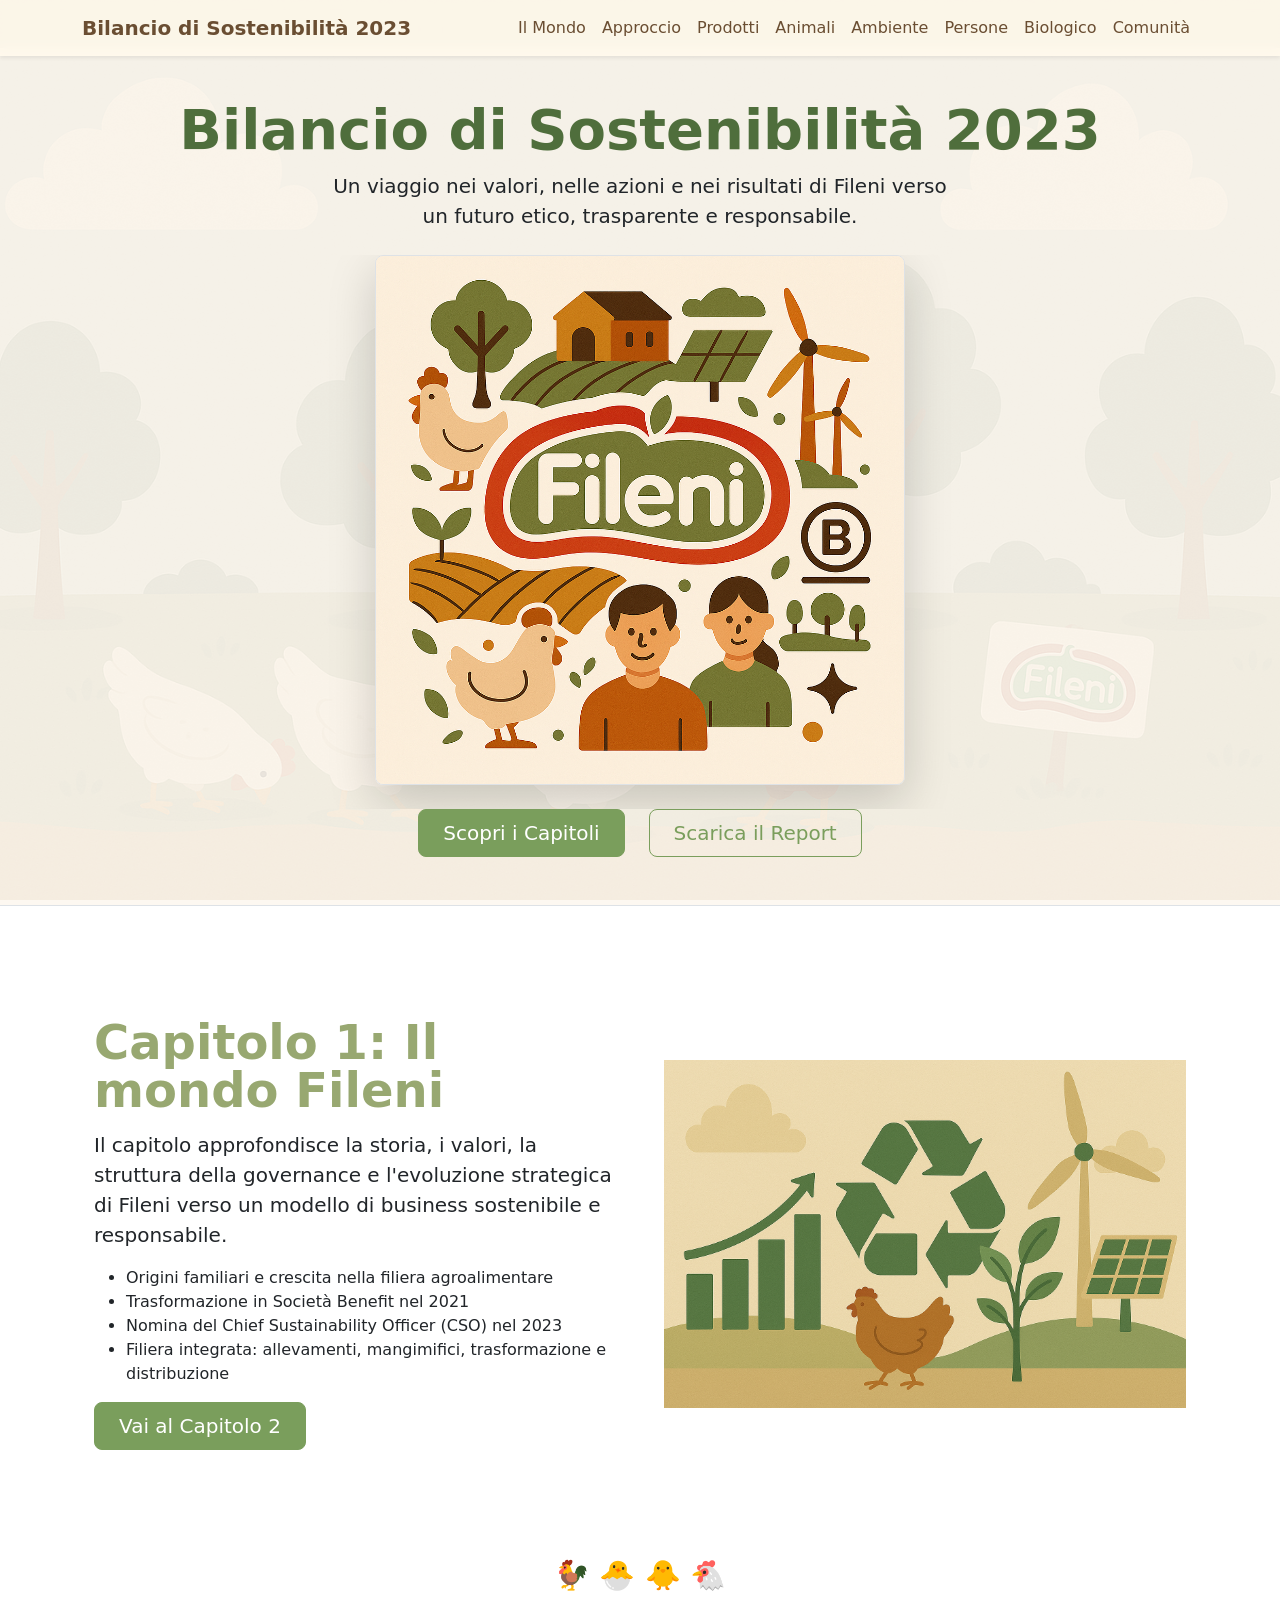
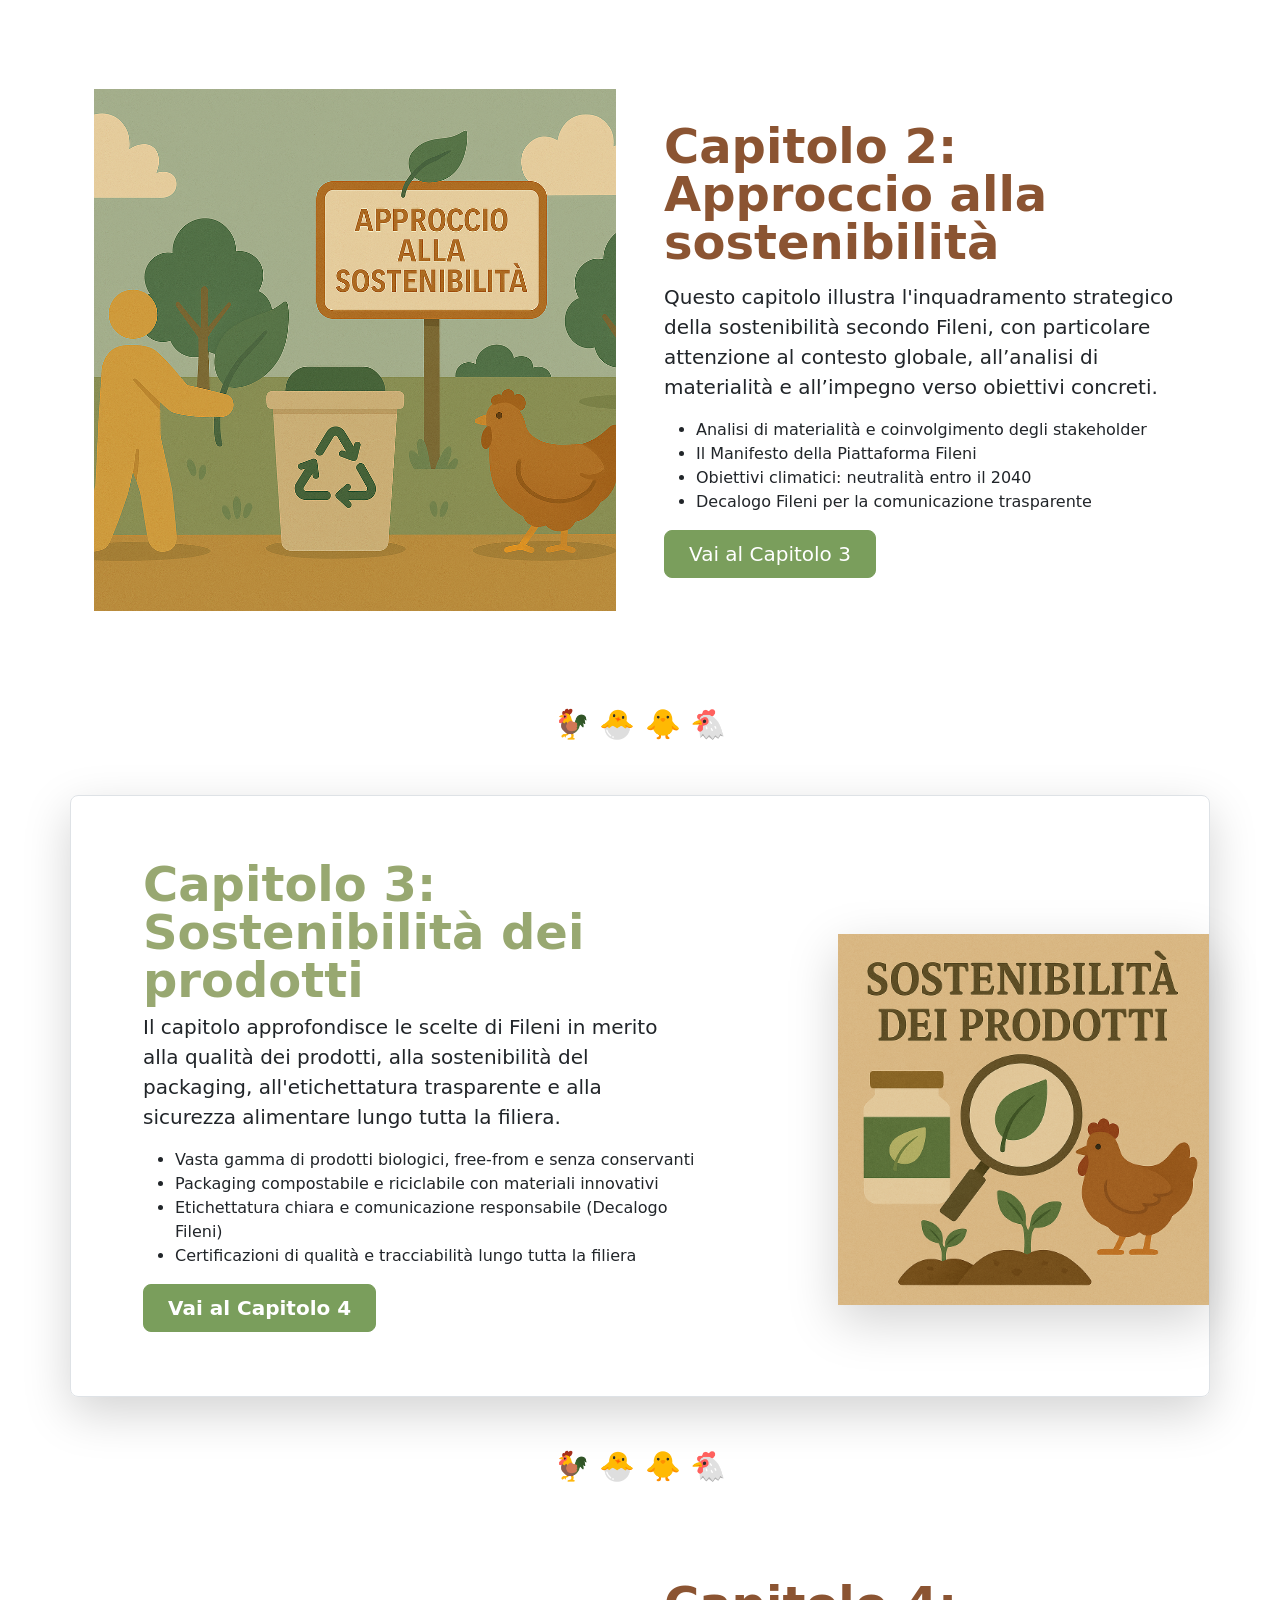
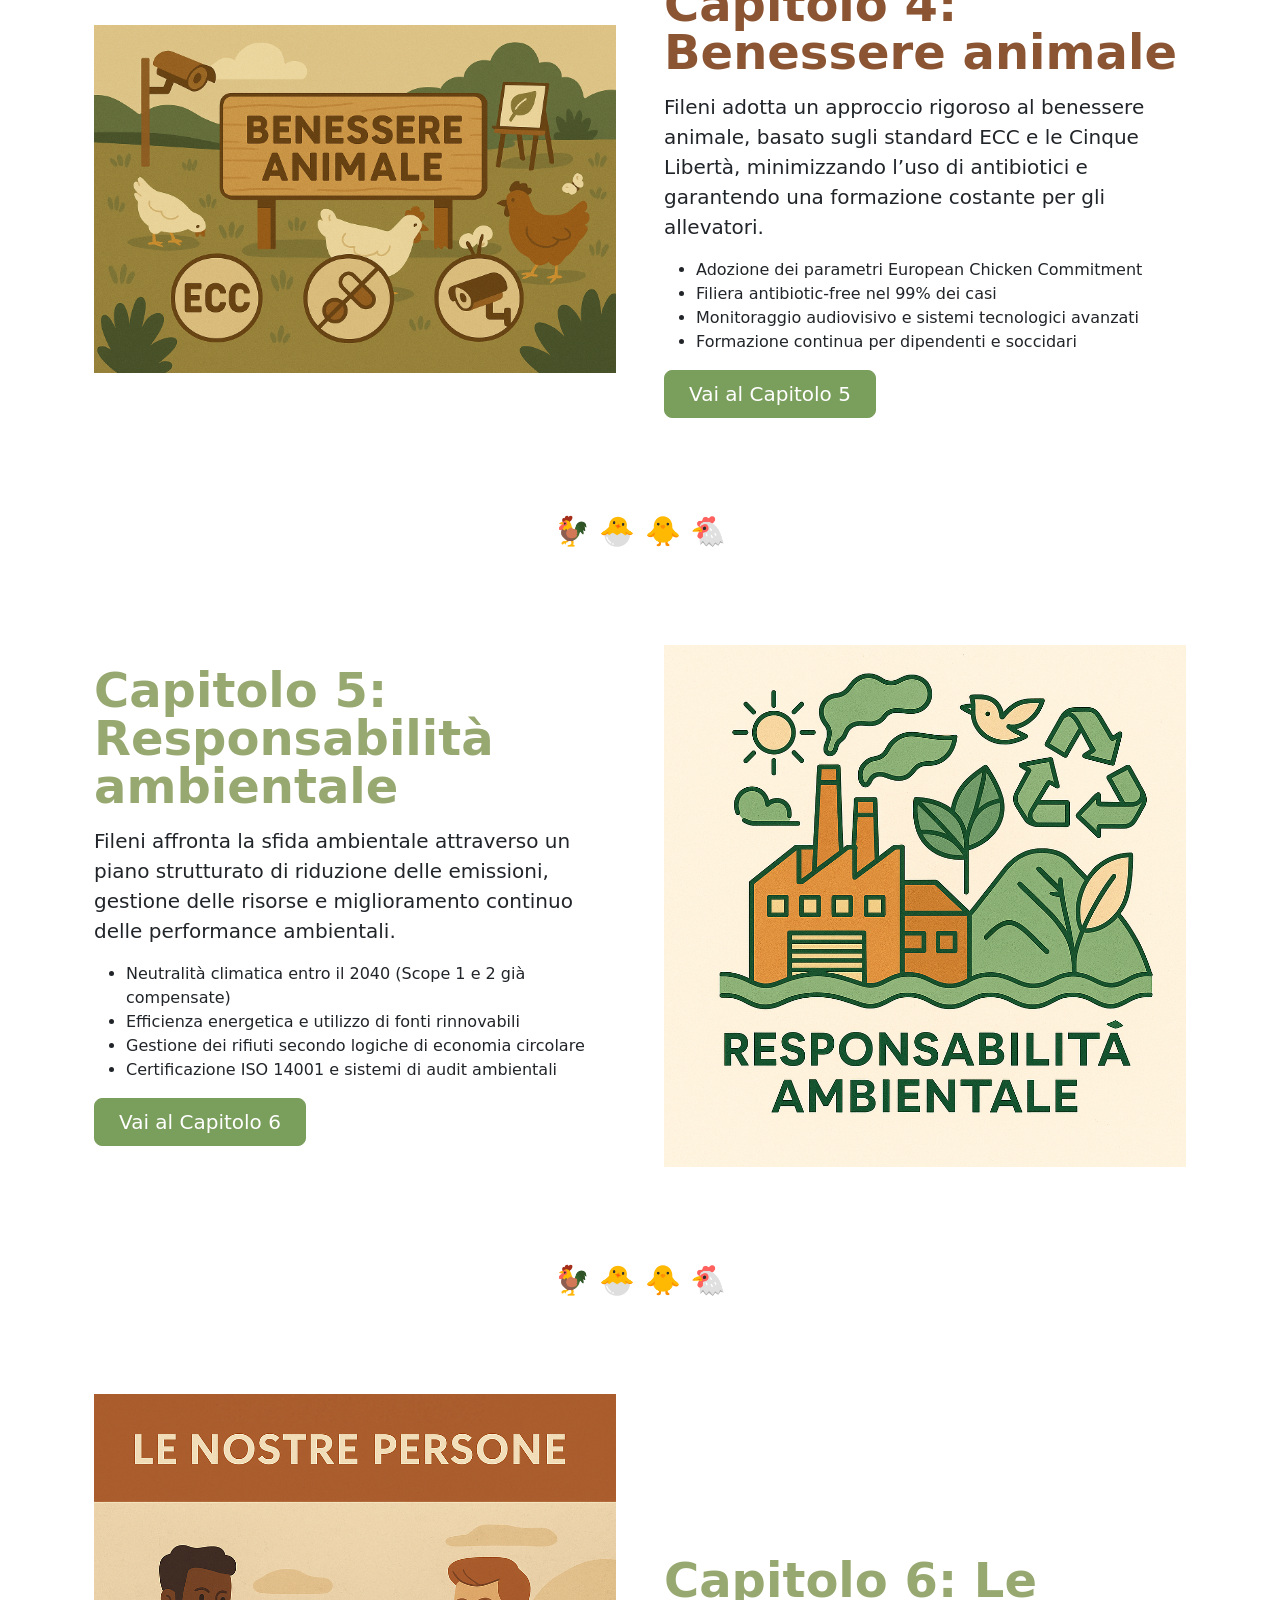
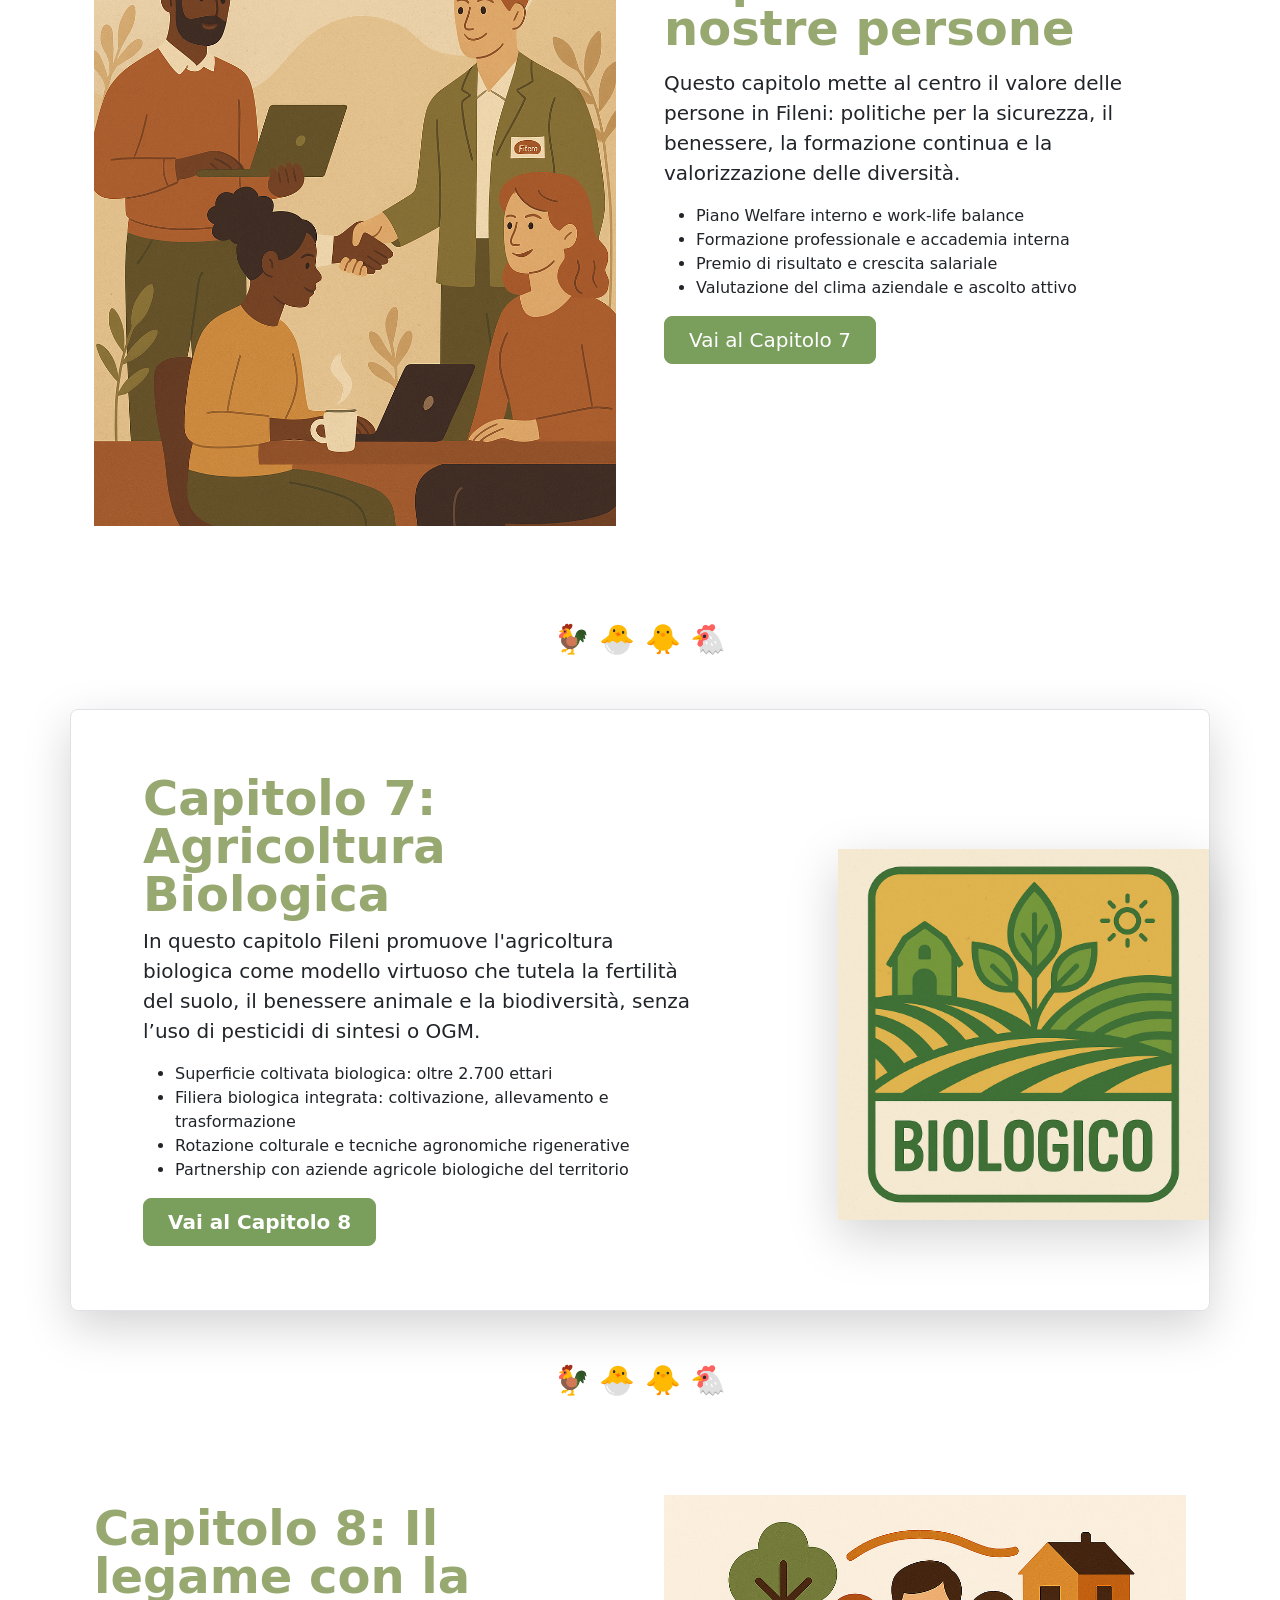
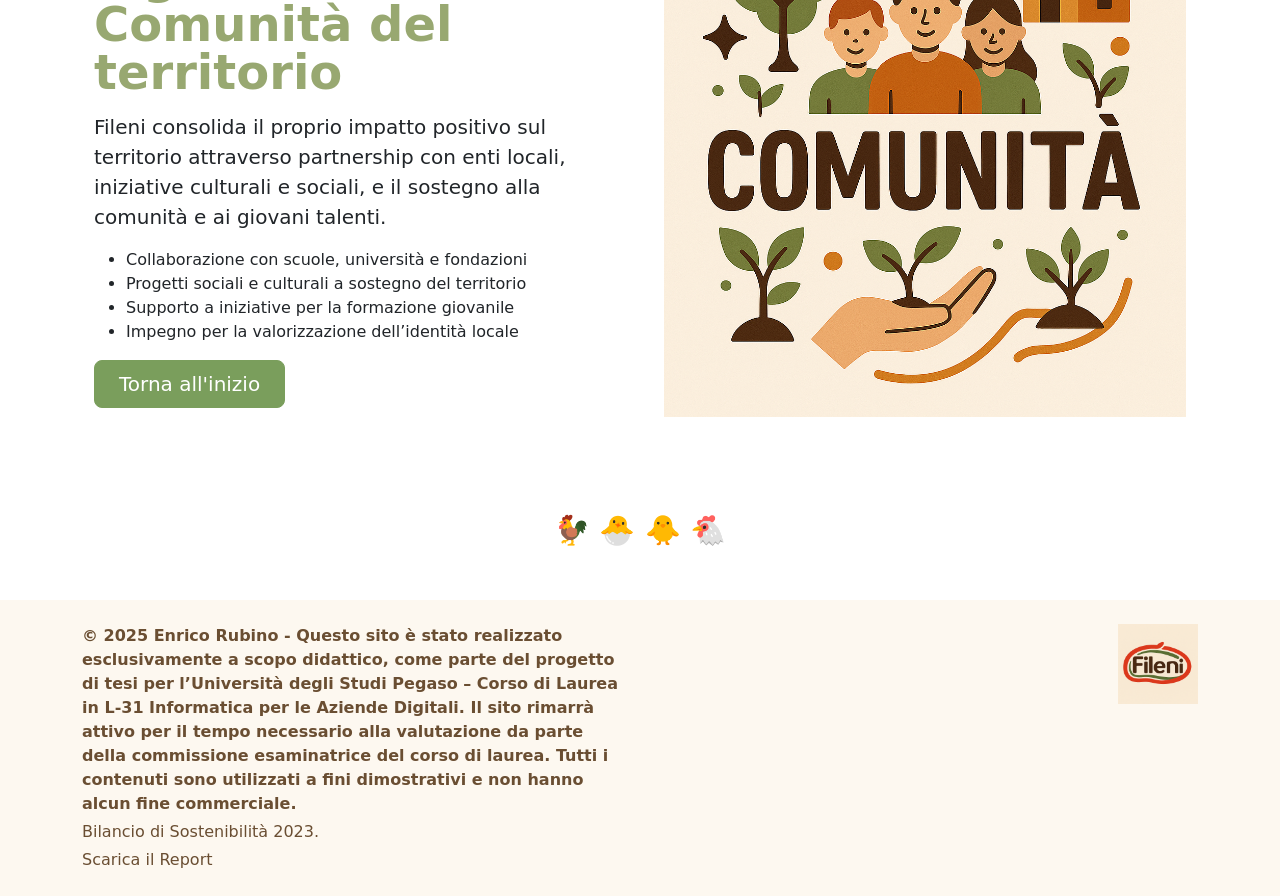
==== commit 09402fba: "Add files via upload" ====
--- a/index.html
+++ b/index.html
@@ -1,196 +1,330 @@
-<!doctype html>
-<html lang="it" data-bs-theme="auto">
-  <head><script src="assets/js/color-modes.js"></script>
-
-    <meta charset="utf-8">
-    <meta name="viewport" content="width=device-width, initial-scale=1">
-    <meta name="description" content="">
-    <meta name="author" content="Mark Otto, Jacob Thornton, and Bootstrap contributors">
-    <meta name="generator" content="Hugo 0.122.0">
-    <title>Heroes · Bootstrap v5.3</title>
-
-    <link rel="canonical" href="https://getbootstrap.com/docs/5.3/examples/heroes/">
-    <link rel="stylesheet" href="https://cdn.jsdelivr.net/npm/@docsearch/css@3">
-
-<link href="https://cdn.jsdelivr.net/npm/bootstrap@5.3.3/dist/css/bootstrap.min.css" rel="stylesheet" integrity="sha384-QWTKZyjpPEjISv5WaRU9OFeRpok6YctnYmDr5pNlyT2bRjXh0JMhjY6hW+ALEwIH" crossorigin="anonymous">
-
-    
-    <!-- Custom styles for this template -->
-    <link href="heroes.css" rel="stylesheet">
-  </head>
-  <body>
-  <button onclick="topFunction()" type="button" class="btn btn-secondary" id="myBtn" title="Go to top">Top</button>
-   <nav class="navbar navbar-expand-lg fixed-top navbar-dark bg-dark" aria-label="Tenth navbar example">
-    <div class="container-fluid">
-      <button class="navbar-toggler" type="button" data-bs-toggle="collapse" data-bs-target="#navbarsExample08" aria-controls="navbarsExample08" aria-expanded="false" aria-label="Toggle navigation">
-        <span class="navbar-toggler-icon"></span>
-      </button>
-
-      <div class="collapse navbar-collapse justify-content-md-center" id="navbarsExample08">
-        <ul class="nav navbar-nav">
-         <li class="nav-item">
-              <a class="nav-link active" aria-current="page" href="#">Gruppo Conad - Report Sostenibilità 2023</a>
-            </li>
-          <li class="nav-item">
-            <a class="btn btn-dark" href="#">Link</a>
-          </li>
-         <li class="nav-item">
-            <a class="btn btn-dark" href="#scrollspyHeading2">Link_2</a>
-          </li>
-		  <li class="nav-item">
-            <a class="btn btn-dark" href="#scrollspyHeading3">Link_3</a>
-          </li>
-		   <li class="nav-item">
-            <a class="btn btn-dark" href="#scrollspyHeading4">Link_4</a>
-          </li>
-          
-        </ul>
-      </div>
-    </div>
-  </nav>
-
-   
-    
-<main>
-  <h1 class="visually-hidden">Heroes examples</h1>
-
-
-
-  <div class="px-4 pt-5 my-5 text-center border-bottom">
-    <h1 class="display-4 fw-bold text-body-emphasis">Centered screenshot</h1>
-    <div class="col-lg-6 mx-auto">
-      <p class="lead mb-4">Quickly design and customize responsive mobile-first sites with Bootstrap, the world’s most popular front-end open source toolkit, featuring Sass variables and mixins, responsive grid system, extensive prebuilt components, and powerful JavaScript plugins.</p>
-      <div class="d-grid gap-2 d-sm-flex justify-content-sm-center mb-5">
-        <button type="button" class="btn btn-primary btn-lg px-4 me-sm-3">Primary button</button>
-        <button type="button" class="btn btn-outline-secondary btn-lg px-4">Secondary</button>
-      </div>
-    </div>
-    <div class="overflow-hidden" style="max-height: 30vh;">
-      <div class="container px-5">
-        <img src="img/bootstrap-docs.png" class="img-fluid border rounded-3 shadow-lg mb-4" alt="Example image" width="700" height="500" loading="lazy">
-      </div>
-    </div>
-  </div>
-
-  <div class="b-example-divider"></div>
-
-  <div class="container col-xxl-8 px-4 py-5" id="scrollspyHeading2">
-    <div class="row flex-lg-row-reverse align-items-center g-5 py-5">
-      <div class="col-10 col-sm-8 col-lg-6">
-        <img src="img/bootstrap-themes.png" class="d-block mx-lg-auto img-fluid" alt="Bootstrap Themes" width="700" height="500" loading="lazy">
-      </div>
-      <div class="col-lg-6">
-        <h1 class="display-5 fw-bold text-body-emphasis lh-1 mb-3">Responsive left-aligned hero with image</h1>
-        <p class="lead">Quickly design and customize responsive mobile-first sites with Bootstrap, the world’s most popular front-end open source toolkit, featuring Sass variables and mixins, responsive grid system, extensive prebuilt components, and powerful JavaScript plugins.</p>
-        <ul>
-<li>All lists have their top margin removed</li>
-<li>And their bottom margin normalized</li>
-<li>Nested lists have no bottom margin
-<ul>
-<li>This way they have a more even appearance</li>
-<li>Particularly when followed by more list items</li>
-</ul>
-</li>
-<li>The left padding has also been reset</li>
-</ul>
-		<div class="d-grid gap-2 d-md-flex justify-content-md-start">
-          <button type="button" class="btn btn-primary btn-lg px-4 me-md-2">Primary</button>
-          <button type="button" class="btn btn-outline-secondary btn-lg px-4">Default</button>
-        </div>
-      </div>
-    </div>
-  </div>
-
-<div class="b-example-divider"></div>
-
-  <div class="container col-xxl-8 px-4 py-5" id="scrollspyHeading3">
-    <div class="row flex-lg-row-reverse align-items-center g-5 py-5">
-      
-      <div class="col-lg-6">
-        <h1 class="display-5 fw-bold text-body-emphasis lh-1 mb-3">Responsive right-aligned hero with image</h1>
-        <p class="lead">Quickly design and customize responsive mobile-first sites with Bootstrap, the world’s most popular front-end open source toolkit, featuring Sass variables and mixins, responsive grid system, extensive prebuilt components, and powerful JavaScript plugins.</p>
-        <ul>
-<li>All lists have their top margin removed</li>
-<li>And their bottom margin normalized</li>
-<li>Nested lists have no bottom margin
-<ul>
-<li>This way they have a more even appearance</li>
-<li>Particularly when followed by more list items</li>
-</ul>
-</li>
-<li>The left padding has also been reset</li>
-</ul>
-		<div class="d-grid gap-2 d-md-flex justify-content-md-start">
-          <button type="button" class="btn btn-primary btn-lg px-4 me-md-2">Primary</button>
-          <button type="button" class="btn btn-outline-secondary btn-lg px-4">Default</button>
-        </div>
-      </div>
-	  <div class="col-10 col-sm-8 col-lg-6">
-        <img src="img/bootstrap-themes.png" class="d-block mx-lg-auto img-fluid" alt="Bootstrap Themes" width="700" height="500" loading="lazy">
-      </div>
-    </div>
-  </div>
-
-
-
-
-  <div class="b-example-divider"></div>
-
-
-  <div class="container my-5" id="scrollspyHeading4">
-    <div class="row p-4 pb-0 pe-lg-0 pt-lg-5 align-items-center rounded-3 border shadow-lg">
-      <div class="col-lg-7 p-3 p-lg-5 pt-lg-3">
-        <h1 class="display-4 fw-bold lh-1 text-body-emphasis">Border hero with cropped image and shadows</h1>
-        <p class="lead">Quickly design and customize responsive mobile-first sites with Bootstrap, the world’s most popular front-end open source toolkit, featuring Sass variables and mixins, responsive grid system, extensive prebuilt components, and powerful JavaScript plugins.</p>
-        <div class="d-grid gap-2 d-md-flex justify-content-md-start mb-4 mb-lg-3">
-          <button type="button" class="btn btn-primary btn-lg px-4 me-md-2 fw-bold">Primary</button>
-          <button type="button" class="btn btn-outline-secondary btn-lg px-4">Default</button>
-        </div>
-      </div>
-      <div class="col-lg-4 offset-lg-1 p-0 overflow-hidden shadow-lg">
-          <img class="rounded-lg-3" src="img/bootstrap-docs.png" alt="" width="720">
-      </div>
-    </div>
-  </div>
-
-  <div class="b-example-divider"></div>
-
-  <div class="bg-dark text-secondary px-4 py-5 text-center">
-    <div class="py-5">
-      <h1 class="display-5 fw-bold text-white">Dark color hero</h1>
-      <div class="col-lg-6 mx-auto">
-        <p class="fs-5 mb-4">Quickly design and customize responsive mobile-first sites with Bootstrap, the world’s most popular front-end open source toolkit, featuring Sass variables and mixins, responsive grid system, extensive prebuilt components, and powerful JavaScript plugins.</p>
-        <div class="d-grid gap-2 d-sm-flex justify-content-sm-center">
-          <button type="button" class="btn btn-outline-info btn-lg px-4 me-sm-3 fw-bold">Custom button</button>
-          <button type="button" class="btn btn-outline-light btn-lg px-4">Secondary</button>
-        </div>
-      </div>
-    </div>
-  </div>
-
-
-</main>
-<script src="https://cdn.jsdelivr.net/npm/bootstrap@5.3.3/dist/js/bootstrap.bundle.min.js" integrity="sha384-YvpcrYf0tY3lHB60NNkmXc5s9fDVZLESaAA55NDzOxhy9GkcIdslK1eN7N6jIeHz" crossorigin="anonymous"></script>
-<script>
-// Get the button
-let mybutton = document.getElementById("myBtn");
-
-// When the user scrolls down 20px from the top of the document, show the button
-window.onscroll = function() {scrollFunction()};
-
-function scrollFunction() {
-  if (document.body.scrollTop > 650 || document.documentElement.scrollTop > 650) {
-    mybutton.style.display = "block";
-  } else {
-    mybutton.style.display = "none";
-  }
-}
-
-// When the user clicks on the button, scroll to the top of the document
-function topFunction() {
-  document.body.scrollTop = 0;
-  document.documentElement.scrollTop = 0;
-}
-</script>
-    </body>
-</html>
+<!DOCTYPE html>
+<!-- Documento HTML versione 5, definisce il tipo di documento e abilita funzionalità HTML5 -->
+<html lang="it">
+<!-- Elemento radice del documento, attributo lang indica la lingua italiana per screen reader e SEO -->
+<head>
+ <!-- Sezione metadati non visualizzata direttamente, necessaria per configurazione pagina -->
+  <meta charset="UTF-8">
+   <!-- Charset UTF-8 per supportare caratteri internazionali emozioni, simboli -->
+  <meta name="viewport" content="width=device-width, initial-scale=1.0">
+  <!-- Viewport responsivo: width=device-width imposta la larghezza del viewport pari a quella del dispositivo, initial-scale=1.0 imposta zoom iniziale -->
+  <title>Bilancio di Sostenibilità Fileni 2023</title>
+  <!-- Collegamento al css esterno -->
+  <link rel="stylesheet" href="stile.css">
+  <!-- Titolo che appare nella tab del browser e nei preferiti -->
+  <link rel="icon" type="image/x-icon" href="img/favicon.ico">
+      <!-- Icona del sito (favicon) mostrata nella tab del browser -->
+  <link href="https://cdn.jsdelivr.net/npm/bootstrap@5.3.2/dist/css/bootstrap.min.css" rel="stylesheet">
+  <!-- Bootstrap CSS: framework front-end per griglia, componenti e utilità responsive -->
+</head>
+<body>
+<!-- ======== NAVBAR ======== -->
+<nav class="navbar navbar-expand-lg navbar-light shadow-sm fixed-top">
+  <div class="container">
+    <a class="navbar-brand fw-bold" href="#">Bilancio di Sostenibilità 2023</a>
+	 <!-- Bottone toggler per dispositivi mobili, data-bs-target punta all'id del menu collapsible -->
+    <button class="navbar-toggler" type="button" data-bs-toggle="collapse" data-bs-target="#navbarNav">
+      <span class="navbar-toggler-icon"></span>
+    </button>
+    <div class="collapse navbar-collapse" id="navbarNav">
+      <ul class="navbar-nav ms-auto">
+	  <!-- Link di navigazione interni tramite ancora agli id delle sezioni -->
+        <li class="nav-item"><a class="nav-link" href="#cap1">Il Mondo</a></li>
+        <li class="nav-item"><a class="nav-link" href="#cap2">Approccio</a></li>
+        <li class="nav-item"><a class="nav-link" href="#cap3">Prodotti</a></li>
+        <li class="nav-item"><a class="nav-link" href="#cap4">Animali</a></li>
+        <li class="nav-item"><a class="nav-link" href="#cap5">Ambiente</a></li>
+        <li class="nav-item"><a class="nav-link" href="#cap6">Persone</a></li>
+        <li class="nav-item"><a class="nav-link" href="#cap7">Biologico</a></li>
+        <li class="nav-item"><a class="nav-link" href="#cap8">Comunità</a></li>
+      </ul>
+    </div>
+  </div>
+</nav>
+
+<!-- ======== SEZIONI ======== -->
+<div class="px-4 pt-5 my-5 text-center border-bottom" style="background-color: rgba(253, 248, 240, 0.9);">
+  <h1 class="display-4 fw-bold " style="color: #4f6e3c;">Bilancio di Sostenibilità 2023</h1>
+  <div class="col-lg-6 mx-auto">
+    <p class="lead mb-4" >Un viaggio nei valori, nelle azioni e nei risultati di Fileni verso un futuro etico, trasparente e responsabile.</p>
+  </div>
+   <!-- Contenitore immagine con overflow hidden per limiti di altezza -->
+ <div class="overflow-hidden" style="max-height: 80vh;">
+  <div class="container px-5">
+   <!-- Attributo loading="lazy" per caricamento ritardato dell'immagine -->
+    <img src="img/logo-fileni-completo.png" class="img-fluid border rounded-3 shadow-lg mb-4" alt="Logo Fileni" width="530" height="auto" loading="lazy">
+  </div>
+</div>
+<!-- Pulsanti CTA: Call To Action buttons che guidano l'utente verso un'azione principale (es. navigazione ai capitoli o download del report) -->
+  <div class="d-grid gap-2 d-sm-flex justify-content-sm-center mb-5">
+      <a href="#cap1" class="btn btn-success btn-lg px-4 me-sm-3" style="background-color: #7a9e5c; border-color: #7a9e5c;">Scopri i Capitoli</a>
+      <a href="#" class="btn btn-outline-success btn-lg px-4" style="color: #7a9e5c; border-color: #7a9e5c;">Scarica il Report</a>
+    </div>
+</div>
+
+
+<!-- Sezioni Capitoli Placeholder -->
+<!-- Sezione Capitolo 1: Il mondo Fileni -->
+<div style="width: 100%; background-color: rgba(255, 255, 255, 0.85);">
+<div class="container col-xxl-12 px-4 py-3" id="cap1" style="background-color: rgba(255, 255, 255, 0.85);">
+  <div class="row flex-lg-row-reverse align-items-center g-5 py-5">
+    <div class="col-10 col-sm-8 col-lg-6">
+	  <!-- Immagine capitolo con animazione di Bootstrap (d-block, img-fluid) -->
+      <img src="img/cap1.png" class="d-block mx-lg-auto img-fluid" alt="Bootstrap Themes" width="700" height="500" loading="lazy">
+    </div>
+    <div class="col-lg-6">
+      <h1 class="display-5 fw-bold lh-1 mb-3" style="color: #98a871;">Capitolo 1: Il mondo Fileni</h1>
+      <p class="lead">Il capitolo approfondisce la storia, i valori, la struttura della governance e l'evoluzione strategica di Fileni verso un modello di business sostenibile e responsabile.</p>
+	  <!-- Lista puntata per evidenziare punti chiave -->
+      <ul>
+        <li>Origini familiari e crescita nella filiera agroalimentare</li>
+        <li>Trasformazione in Società Benefit nel 2021</li>
+        <li>Nomina del Chief Sustainability Officer (CSO) nel 2023</li>
+        <li>Filiera integrata: allevamenti, mangimifici, trasformazione e distribuzione</li>
+      </ul>
+	   <!-- Pulsanti per navigazione interna -->
+      <div class="d-grid gap-2 d-md-flex justify-content-md-start">
+        <a href="#cap2" class="btn btn-success btn-lg px-4 me-md-2" style="background-color: #7a9e5c; border-color: #7a9e5c;">Vai al Capitolo 2</a>
+      </div>
+    </div>
+  </div>
+</div>
+</div>
+ <!-- SEPARATORE GRAFICO -->
+<div class="b-example-divider"></div>
+<!-- Sezione Capitolo 2: Approccio alla sostenibilità --> 
+<div style="width: 100%; background-color: rgba(255, 255, 255, 0.85);">
+<div class="container col-xxl-12 px-4 py-1" id="cap2" style="background-color: rgba(255, 255, 255, 0.85);">
+  <div class="row flex-lg-row-reverse align-items-center g-5 py-5">
+    <div class="col-lg-6">
+      <h1 class="display-5 fw-bold lh-1 mb-3" style="color: #8b5432;">Capitolo 2: Approccio alla sostenibilità</h1>
+      <p class="lead">Questo capitolo illustra l'inquadramento strategico della sostenibilità secondo Fileni, con particolare attenzione al contesto globale, all’analisi di materialità e all’impegno verso obiettivi concreti.</p>
+      <ul>
+	   <!-- Lista puntata per evidenziare punti chiave -->
+        <li>Analisi di materialità e coinvolgimento degli stakeholder</li>
+        <li>Il Manifesto della Piattaforma Fileni</li>
+        <li>Obiettivi climatici: neutralità entro il 2040</li>
+        <li>Decalogo Fileni per la comunicazione trasparente</li>
+      </ul>
+	  <!-- Pulsanti per navigazione interna -->
+      <div class="d-grid gap-2 d-md-flex justify-content-md-start">
+        <a href="#cap3" class="btn btn-success btn-lg px-4 me-md-2" style="background-color: #7a9e5c; border-color: #7a9e5c;">Vai al Capitolo 3</a>
+      </div>
+    </div>
+    <div class="col-10 col-sm-8 col-lg-6">
+	 <!-- Immagine capitolo con animazione di Bootstrap (d-block, img-fluid) -->
+      <img src="img/cap2.png" class="d-block mx-lg-auto img-fluid" alt="Bootstrap Themes" width="700" height="500" loading="lazy">
+    </div>
+  </div>
+</div>
+</div>
+<!-- SEPARATORE GRAFICO -->
+<div class="b-example-divider"></div>
+<!-- Sezione Capitolo 3: Sostenibilità dei prodotti --> 
+<div style="width: 100%; background-color: rgba(255, 255, 255, 0.85);">
+<div class="container my-5 w-100" id="cap3" style="background-color: rgba(255, 255, 255, 0.85);">
+  <div class="row p-4 pb-0 pe-lg-0 pt-lg-5 align-items-center rounded-3 border shadow-lg">
+    <div class="col-lg-7 p-3 p-lg-5 pt-lg-3">
+      <h1 class="display-5 fw-bold lh-1" style="color: #98a871;">Capitolo 3: Sostenibilità dei prodotti</h1>
+      <p class="lead">Il capitolo approfondisce le scelte di Fileni in merito alla qualità dei prodotti, alla sostenibilità del packaging, all'etichettatura trasparente e alla sicurezza alimentare lungo tutta la filiera.</p>
+      <ul>
+	  <!-- Lista puntata per evidenziare punti chiave -->
+        <li>Vasta gamma di prodotti biologici, free-from e senza conservanti</li>
+        <li>Packaging compostabile e riciclabile con materiali innovativi</li>
+        <li>Etichettatura chiara e comunicazione responsabile (Decalogo Fileni)</li>
+        <li>Certificazioni di qualità e tracciabilità lungo tutta la filiera</li>
+      </ul>
+	   <!-- Pulsanti per navigazione interna -->
+      <div class="d-grid gap-2 d-md-flex justify-content-md-start mb-4 mb-lg-3">
+        <a href="#cap4" class="btn btn-success btn-lg px-4 me-md-2 fw-bold" style="background-color: #7a9e5c; border-color: #7a9e5c;">Vai al Capitolo 4</a>
+      </div>
+    </div>
+    <div class="col-lg-4 offset-lg-1 p-0 shadow-lg">
+	<!-- Immagine capitolo con animazione di Bootstrap (d-block, img-fluid) -->
+      <img class="rounded-lg-3 img-fluid" src="img/cap3.png" alt="Capitolo 3" style="width: 100%; height: auto;">
+    </div>
+  </div>
+</div>
+</div>
+<!-- SEPARATORE GRAFICO -->
+<div class="b-example-divider"></div>
+<!-- Sezione Capitolo 4: Benessere animale -->
+<div style="width: 100%; background-color: rgba(255, 255, 255, 0.85);">
+<div class="container col-xxl-12 px-4 py-1" id="cap4" style="background-color: rgba(255, 255, 255, 0.85);">
+  <div class="row flex-lg-row-reverse align-items-center g-5 py-5">
+    <div class="col-lg-6">
+      <h1 class="display-5 fw-bold lh-1 mb-3" style="color: #8b5432;">Capitolo 4: Benessere animale</h1>
+      <p class="lead">Fileni adotta un approccio rigoroso al benessere animale, basato sugli standard ECC e le Cinque Libertà, minimizzando l’uso di antibiotici e garantendo una formazione costante per gli allevatori.</p>
+      <ul>
+	  <!-- Lista puntata per evidenziare punti chiave -->
+        <li>Adozione dei parametri European Chicken Commitment</li>
+        <li>Filiera antibiotic-free nel 99% dei casi</li>
+        <li>Monitoraggio audiovisivo e sistemi tecnologici avanzati</li>
+        <li>Formazione continua per dipendenti e soccidari</li>
+      </ul>
+	  <!-- Pulsanti per navigazione interna -->
+      <div class="d-grid gap-2 d-md-flex justify-content-md-start">
+        <a href="#cap5" class="btn btn-success btn-lg px-4 me-md-2" style="background-color: #7a9e5c; border-color: #7a9e5c;">Vai al Capitolo 5</a>
+        
+      </div>
+    </div>
+    <div class="col-10 col-sm-8 col-lg-6">
+	<!-- Immagine capitolo con animazione di Bootstrap (d-block, img-fluid) -->
+      <img src="img/cap4.png" class="d-block mx-lg-auto img-fluid" alt="Benessere animale" width="700" height="500" loading="lazy">
+    </div>
+  </div>
+</div>
+</div>
+<!-- SEPARATORE GRAFICO -->
+<div class="b-example-divider"></div>
+<!-- Sezione Capitolo 5: Responsabilità ambientale -->
+<div style="width: 100%; background-color: rgba(255, 255, 255, 0.85);">
+<div class="container col-xxl-12 px-4 py-1" id="cap5" style="background-color: rgba(255, 255, 255, 0.85);">
+  <div class="row flex-lg-row-reverse align-items-center g-5 py-5">
+    <div class="col-10 col-sm-8 col-lg-6">
+	<!-- Immagine capitolo con animazione di Bootstrap (d-block, img-fluid) -->
+      <img src="img/cap5.png" class="d-block mx-lg-auto img-fluid" alt="Responsabilità ambientale" width="700" height="500" loading="lazy">
+    </div>
+    <div class="col-lg-6">
+      <h1 class="display-5 fw-bold lh-1 mb-3" style="color: #98a871;">Capitolo 5: Responsabilità ambientale</h1>
+      <p class="lead">Fileni affronta la sfida ambientale attraverso un piano strutturato di riduzione delle emissioni, gestione delle risorse e miglioramento continuo delle performance ambientali.</p>
+      <ul>
+	    <!-- Lista puntata per evidenziare punti chiave -->
+        <li>Neutralità climatica entro il 2040 (Scope 1 e 2 già compensate)</li>
+        <li>Efficienza energetica e utilizzo di fonti rinnovabili</li>
+        <li>Gestione dei rifiuti secondo logiche di economia circolare</li>
+        <li>Certificazione ISO 14001 e sistemi di audit ambientali</li>
+      </ul>
+	   <!-- Pulsanti per navigazione interna -->
+      <div class="d-grid gap-2 d-md-flex justify-content-md-start">
+        <a href="#cap6" class="btn btn-success btn-lg px-4 me-md-2" style="background-color: #7a9e5c; border-color: #7a9e5c;">Vai al Capitolo 6</a>
+      </div>
+    </div>
+  </div>
+</div>
+</div>
+<!-- SEPARATORE GRAFICO -->
+<div class="b-example-divider"></div>
+<!-- Sezione Capitolo 6: Le nostre persone -->
+<div style="width: 100%; background-color: rgba(255, 255, 255, 0.85);">
+<div class="container col-xxl-12 px-4 py-1" id="cap6" style="background-color: rgba(255, 255, 255, 0.85);">
+  <div class="row flex-lg-row-reverse align-items-center g-5 py-5">
+    <div class="col-lg-6">
+      <h1 class="display-5 fw-bold lh-1 mb-3" style="color: #98a871;">Capitolo 6: Le nostre persone</h1>
+      <p class="lead">Questo capitolo mette al centro il valore delle persone in Fileni: politiche per la sicurezza, il benessere, la formazione continua e la valorizzazione delle diversità.</p>
+      <ul>
+	   <!-- Lista puntata per evidenziare punti chiave -->
+        <li>Piano Welfare interno e work-life balance</li>
+        <li>Formazione professionale e accademia interna</li>
+        <li>Premio di risultato e crescita salariale</li>
+        <li>Valutazione del clima aziendale e ascolto attivo</li>
+      </ul>
+	   <!-- Pulsanti per navigazione interna -->
+      <div class="d-grid gap-2 d-md-flex justify-content-md-start">
+        <a href="#cap7" class="btn btn-success btn-lg px-4 me-md-2" style="background-color: #7a9e5c; border-color: #7a9e5c;">Vai al Capitolo 7</a>
+      </div>
+    </div>
+    <div class="col-10 col-sm-8 col-lg-6">
+	<!-- Immagine capitolo con animazione di Bootstrap (d-block, img-fluid) -->
+      <img src="img/cap6.png" class="d-block mx-lg-auto img-fluid" alt="Le nostre persone" width="700" height="500" loading="lazy">
+    </div>
+  </div>
+</div>
+</div>
+<!-- SEPARATORE GRAFICO -->
+<div class="b-example-divider"></div>
+<!-- Sezione Capitolo 7: Agricoltura Biologica -->
+<div style="width: 100%; background-color: rgba(255, 255, 255, 0.85);">
+<div class="container my-5 w-100" id="cap7" style="background-color: rgba(255, 255, 255, 0.85);">
+  <div class="row p-4 pb-0 pe-lg-0 pt-lg-5 align-items-center rounded-3 border shadow-lg">
+    <div class="col-lg-7 p-3 p-lg-5 pt-lg-3">
+      <h1 class="display-5 fw-bold lh-1" style="color: #98a871;">Capitolo 7: Agricoltura Biologica</h1>
+      <p class="lead">In questo capitolo Fileni promuove l'agricoltura biologica come modello virtuoso che tutela la fertilità del suolo, il benessere animale e la biodiversità, senza l’uso di pesticidi di sintesi o OGM.</p>
+      <ul>
+	  <!-- Lista puntata per evidenziare punti chiave -->
+      <li>Superficie coltivata biologica: oltre 2.700 ettari</li>
+        <li>Filiera biologica integrata: coltivazione, allevamento e trasformazione</li>
+        <li>Rotazione colturale e tecniche agronomiche rigenerative</li>
+        <li>Partnership con aziende agricole biologiche del territorio</li>
+      </ul>
+	  <!-- Pulsanti per navigazione interna -->
+       <div class="d-grid gap-2 d-md-flex justify-content-md-start mb-4 mb-lg-3">
+        <a href="#cap8" class="btn btn-success btn-lg px-4 me-md-2 fw-bold" style="background-color: #7a9e5c; border-color: #7a9e5c;">Vai al Capitolo 8</a>
+      </div>
+    </div>
+    <div class="col-lg-4 offset-lg-1 p-0 shadow-lg">
+	<!-- Immagine capitolo con animazione di Bootstrap (d-block, img-fluid) -->
+      <img class="rounded-lg-3 img-fluid" src="img/cap7.png" alt="Biologico" style="width: 100%; height: auto;">
+    </div>
+  </div>
+</div>
+</div>
+<!-- SEPARATORE GRAFICO -->
+<div class="b-example-divider"></div>
+<!-- Sezione Capitolo 8: Il legame con la Comunità del territorio -->
+<div style="width: 100%; background-color: rgba(255, 255, 255, 0.85);">
+<div class="container col-xxl-12 px-4 py-1" id="cap8" style="background-color: rgba(255, 255, 255, 0.85);">
+  <div class="row flex-lg-row-reverse align-items-center g-5 py-5">
+    <div class="col-10 col-sm-8 col-lg-6">
+	<!-- Immagine capitolo con animazione di Bootstrap (d-block, img-fluid) -->
+      <img src="img/cap8.png" class="d-block mx-lg-auto img-fluid" alt="Comunità" width="700" height="500" loading="lazy">
+    </div>
+    <div class="col-lg-6">
+      <h1 class="display-5 fw-bold lh-1 mb-3" style="color: #98a871;">Capitolo 8: Il legame con la Comunità del territorio</h1>
+      <p class="lead">Fileni consolida il proprio impatto positivo sul territorio attraverso partnership con enti locali, iniziative culturali e sociali, e il sostegno alla comunità e ai giovani talenti.</p>
+      <ul>
+	  <!-- Lista puntata per evidenziare punti chiave -->
+         <li>Collaborazione con scuole, università e fondazioni</li>
+        <li>Progetti sociali e culturali a sostegno del territorio</li>
+        <li>Supporto a iniziative per la formazione giovanile</li>
+        <li>Impegno per la valorizzazione dell’identità locale</li>
+      </ul>
+	  <!-- Pulsanti per navigazione interna -->
+      <div class="d-grid gap-2 d-md-flex justify-content-md-start">
+        <a href="#" class="btn btn-success btn-lg px-4 me-md-2" style="background-color: #7a9e5c; border-color: #7a9e5c;">Torna all'inizio</a>
+      </div>
+    </div>
+  </div>
+</div>
+</div>
+<!-- SEPARATORE GRAFICO -->
+<div class="b-example-divider"></div>
+<!-- ======== FOOTER ======== -->
+<footer class="text-center py-4 mt-5" style="background-color: rgba(253, 248, 240, 0.95); color: #6a4e32;">
+  <div class="container">
+    <div class="row">
+      <div class="col-md-6 text-start">
+	   <!-- Testo legale con ampiezza e peso personalizzati -->
+        <p class="mb-1 fw-bold">&copy; 2025 Enrico Rubino - Questo sito è stato realizzato esclusivamente a scopo didattico, come parte del progetto di tesi per l’Università degli Studi Pegaso – Corso di Laurea in L-31 Informatica per le Aziende Digitali. Il sito rimarrà attivo per il tempo necessario alla valutazione da parte della commissione esaminatrice del corso di laurea. Tutti i contenuti sono utilizzati a fini dimostrativi e non hanno alcun fine commerciale.</p>
+        <p class="mb-1">Bilancio di Sostenibilità 2023.</p>
+      <a href="#" class="me-3 text-decoration-none" style="color: #6a4e32;">Scarica il Report</a>
+    <!--  <a href="#" class="text-decoration-none" style="color: #6a4e32;">Contatti</a> -->
+	  </div>
+	  
+      <div class="col-md-6 text-end">
+	  <!-- Logo piccolo con dimensione fissa in altezza -->
+        <img src="img/logo-fileni-small.png" alt="Logo Fileni" style="height: 80px;">
+      </div>
+    </div>
+  </div>
+</footer>
+
+
+<!-- ======== BOTTONE TORNA SU ======== -->
+<button id="btnTop" onclick="scrollToTop()">Top</button>
+ <!-- Bootstrap JS Bundle: include Popper e componenti JS di Bootstrap -->
+<script src="https://cdn.jsdelivr.net/npm/bootstrap@5.3.2/dist/js/bootstrap.bundle.min.js"></script>
+<script>
+ // Riferimento DOM al bottone torna su
+  const btnTop = document.getElementById("btnTop");
+   // Evento scroll su finestra: mostra o nasconde il bottone in base alla posizione
+  window.onscroll = function () {
+    btnTop.style.display = document.documentElement.scrollTop > 300 ? "block" : "none";
+  };
+   // Funzione per effettuare scroll fluido verso l'inizio della pagina
+  function scrollToTop() {
+    window.scrollTo({ top: 0, behavior: "smooth" });
+  }
+</script>
+</body>
+</html>
--- a/stile.css
+++ b/stile.css
@@ -0,0 +1,71 @@
+
+  /* ======== STILI GLOBALE ======== */
+     body {
+      background: url('img/sfondo.png') no-repeat center center fixed;  /* Immagine di sfondo fissa su tutta la pagina (no-scroll) */
+      background-size: cover;  /* Scala l'immagine per coprire completamente l'area */
+      color: #3d3d3d; /* Colore testo principale per leggibilità su sfondo chiaro */
+	   
+    }
+	 /* ======== SEZIONI ======== */
+    .hero {
+      background-color: rgba(253, 248, 240, 0.85);  /* Semitrasparenza per effetto layering sull'immagine di sfondo */
+      padding: 4rem 2rem; /* Spaziatura interna verticale/orizzontale */
+      text-align: center; /* Centra testo orizzontalmente */
+    }
+    .hero h1 {
+      font-size: 3rem; /* Dimensione titolo prominente */
+      font-weight: bold;
+    }
+    .hero p {
+      font-size: 1.2rem; /* Dimensione paragrafo leggermente più grande per leggibilità */
+    }
+	  /* ======== NAVBAR ======== */
+    .navbar {
+      background-color: #fff9ed;  /* Sfondo semitrasparente con blur per effetto moderno */
+     background-color: rgba(255, 249, 237, 0.95);
+	  backdrop-filter: blur(5px); /* Applica una leggera sfocatura (5px) agli elementi retrostanti per aumentare il contrasto e il senso di profondità */
+	}
+    .navbar-brand, .nav-link {
+      color: #6a4e32 !important; /* Forza colore testo per link e brand */
+    }
+	.nav-link:hover {
+      color: #98a871 !important; /* Cambio colore al passaggio del mouse */
+	  text-decoration: underline; /* Sottolinea link hover */
+	}
+
+	 /* ======== TITOLI E SEZIONI ======== */
+	
+    h2 {
+      color: #98a871; /* Colore distintivo per sottotitoli */
+    }
+    section {
+      background-color: rgba(255, 255, 255, 0.85);
+      border-radius: 10px; /* Arrotonda angoli sezione */
+      padding: 2rem; /* Spaziatura interna uniforme */
+      margin-bottom: 2rem; /* Spazio inferiore tra sezioni */
+    }
+	/* ======== BOTTONE "TORNA SU" ======== */
+    #btnTop {
+      position: fixed; /* Posizionato in modo fisso rispetto alla finestra */
+      bottom: 40px;
+      right: 20px;
+      display: none; /* Nasconde di default fino a scroll > 300px */
+      background-color: #6a4e32;
+      color: white;
+      border: none;
+      padding: 10px 15px;
+      border-radius: 5px;
+      cursor: pointer; /* Elemento cliccabile */
+      z-index: 1000; /* Al di sopra degli altri elementi */
+    }
+	 /* ======== SEPARATORE GRAFICO ======== */
+    .b-example-divider {
+    text-align: center;
+    margin: 2.5rem 0;
+    position: relative;
+  }
+  .b-example-divider::before {
+    content: "🐓 🐣 🐥 🐔";
+    font-size: 1.8rem;
+    color: #98a871;
+  }
